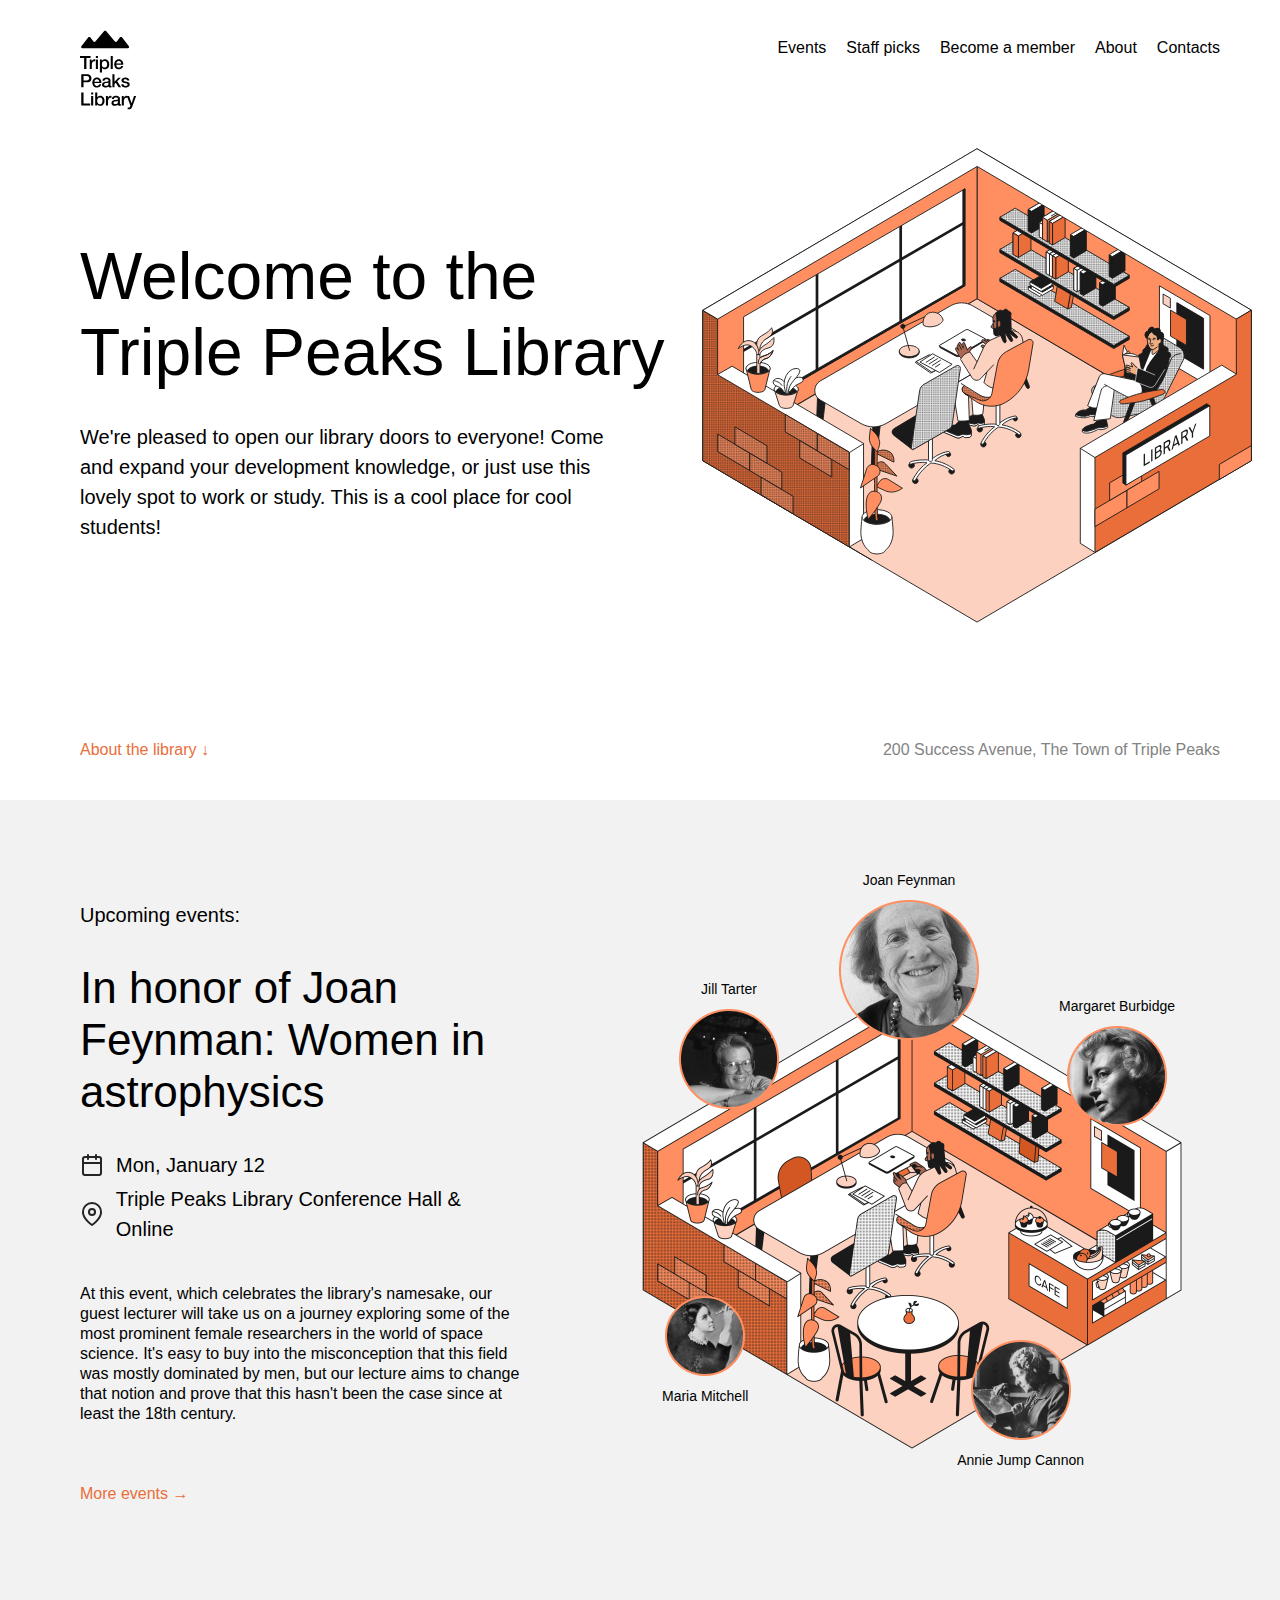
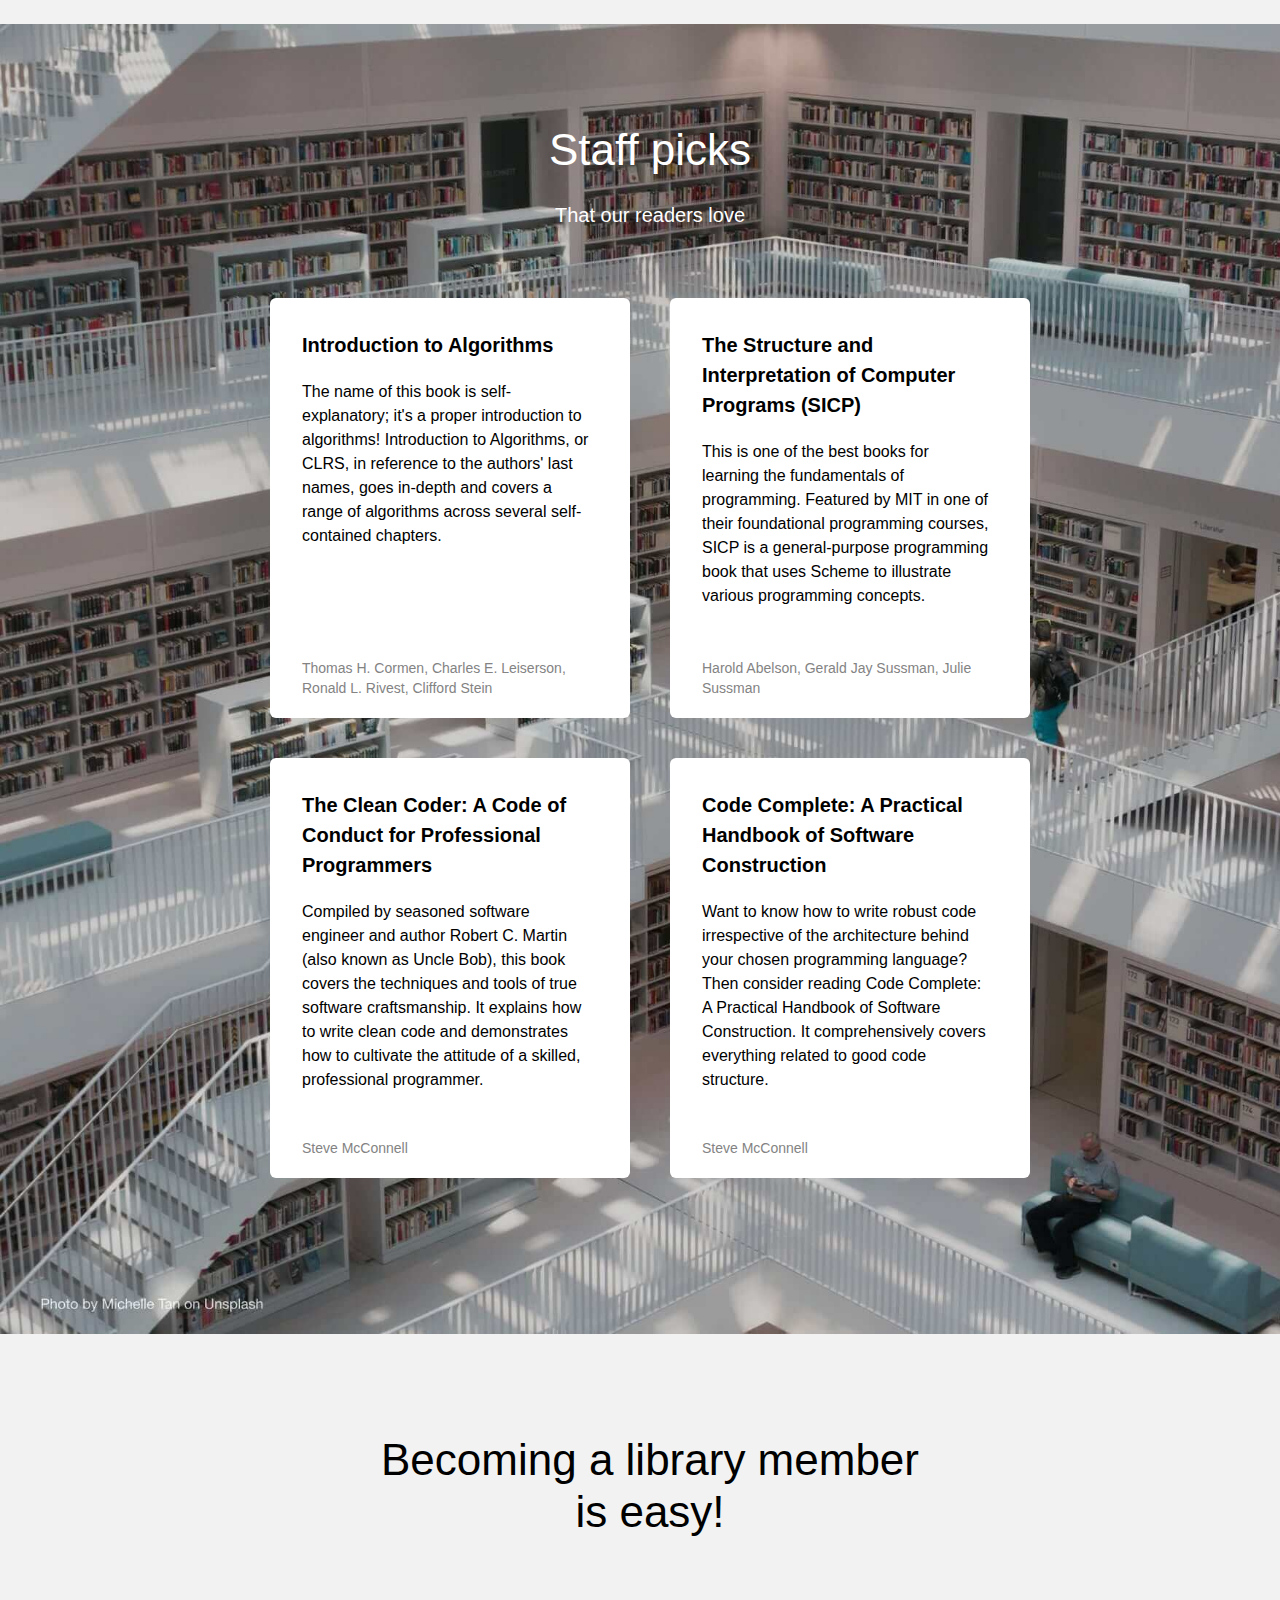
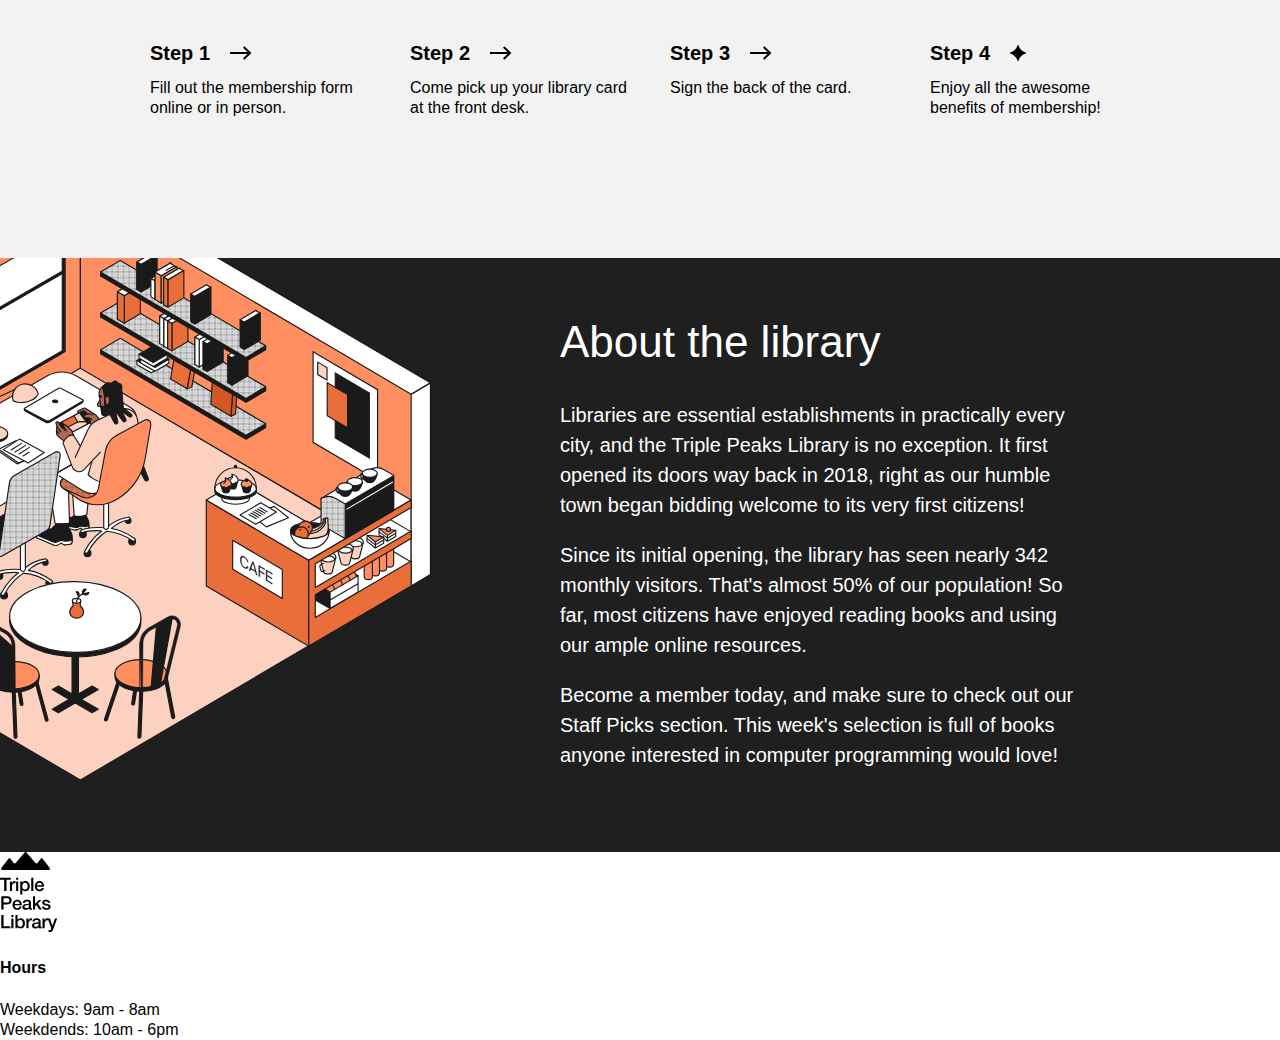
==== sprint1/se_project_library/se_project_library/index.html @ 568e9679 "column two done" ====
<!DOCTYPE html>
<html lang="en">
  <head>
    <meta charset="UTF-8" />
    <meta name="viewport" content="width=device-width, initial-scale=1.0" />
    <title>Triple Peaks Library</title>
    <link rel="shortcut icon" href="favicon.ico" />
    <link rel="stylesheet" href="./vendor/normalize.css" />
    <link rel="stylesheet" href="./styles/style.css" />
    <link
      href="https://fonts.cdnfonts.com/css/helvetica-neue-5"
      rel="stylesheet"
    />
  </head>

  <body>
    <!-- Wrap the entire page content in a new div with the page class. Remember to add the closing tag -->
    <div class="page">
      <header class="header">
        <nav class="nav">
          <img
            src="./images/logo.svg"
            alt="Triple Peaks Library Logo"
            class="nav__logo"
          />
          <!-- Putting navigation links in a list is supposed to be the best practice of writing the semantic code since it allows screen readers to pause between each link instead of reading all the links as a sentence. -->
          <ul class="nav__links">
            <li>
              <a class="nav__link">Events</a>
            </li>
            <li>
              <a class="nav__link">Staff picks</a>
            </li>
            <li>
              <a class="nav__link">Become a member</a>
            </li>
            <li>
              <a class="nav__link">About</a>
            </li>
            <li>
              <a class="nav__link">Contacts</a>
            </li>
          </ul>
        </nav>
        <h1 class="header__title">Welcome to the Triple Peaks Library</h1>
        <p class="header__description">
          We're pleased to open our library doors to everyone! Come and expand
          your development knowledge, or just use this lovely spot to work or
          study. This is a cool place for cool students!
        </p>
        <!-- ----------------------------------------------------------------- -->
        <!--               Don't uncomment until project stage 2               -->
        <!-- ----------------------------------------------------------------- -->
        <img
          src="./images/inside_the_library.svg"
          alt="Illustration 'Inside the library'"
          class="header__image"
        />
        <div class="header__footer">
          <a class="header__link">About the library &darr;</a>
          <p class="header__address">
            200 Success Avenue, The Town of Triple Peaks
          </p>
        </div>
      </header>
      <main class="content">
        <section class="events">
          <!-- --------------------------------------------------------------- -->
          <!--              Don't uncomment until project stage 2              -->
          <!-- --------------------------------------------------------------- -->
          <div class="events__content">
            <h2 class="events__heading">Upcoming events:</h2>
            <h3 class="events__title">
              In honor of Joan Feynman: Women in astrophysics
            </h3>
            <div class="event-info events__info-section">
              <div class="event-info__item">
                <div
                  class="event-info__icon event-info__icon_type_calendar"
                ></div>
                <p class="event-info__text">Mon, January 12</p>
              </div>
              <div class="event-info__item">
                <div class="event-info__icon event-info__icon_type_pin"></div>
                <p class="event-info__text">
                  Triple Peaks Library Conference Hall & Online
                </p>
              </div>
            </div>
            <p class="events__description">
              At this event, which celebrates the library's namesake, our guest
              lecturer will take us on a journey exploring some of the most
              prominent female researchers in the world of space science. It's
              easy to buy into the misconception that this field was mostly
              dominated by men, but our lecture aims to change that notion and
              prove that this hasn't been the case since at least the 18th
              century.
            </p>
            <a href="#" class="events__more">More events &rarr;</a>
          </div>
          <!-- Start creating the composition here -->
          <div class="events__cover">
            <img src="./images/cafe-events.svg" alt="events" />
            <div class="person person_name_feynman">
              <p class="person__caption">Joan Feynman</p>
              <img
                src="./images/person_feynman.png"
                alt="Feynman"
                class="person__image person__image_size_l"
              />
            </div>
            <div class="person person_name_burbidge">
              <p class="person__caption">Margaret Burbidge</p>
              <img
                src="./images/person_burbidge.png"
                alt="Burbidge"
                class="person__image person__image_size_m"
              />
            </div>
            <div class="person person_name_cannon">
              <img
                src="./images/person_cannon.png"
                alt="Cannon"
                class="person__image person__image_size_m"
              />
              <p class="person__caption">Annie Jump Cannon</p>
            </div>
            <div class="person person_name_mitchell">
              <img
                src="./images/person_mitchell.png"
                alt="Mitchell"
                class="person__image person__image_size_s"
              />
              <p class="person__caption">Maria Mitchell</p>
            </div>
            <div class="person person_name_tarter">
              <p class="person__caption">Jill Tarter</p>
              <img
                src="./images/person_tarter.png"
                alt="Tarter"
                class="person__image person__image_size_m"
              />
            </div>
          </div>
        </section>

        <section class="staff">
          <!-- --------------------------------------------------------------- -->
          <!--        Don't uncomment until the final project stage            -->
          <!-- --------------------------------------------------------------- -->
          <h2 class="staff__title">Staff picks</h2>
          <p class="staff__subtitle">That our readers love</p>
          <ul class="staff__cards">
            <li class="card">
              <div class="card__content">
                <h3 class="card__title">Introduction to Algorithms</h3>
                <p class="card__text">
                  The name of this book is self-explanatory; it's a proper
                  introduction to algorithms! Introduction to Algorithms, or
                  CLRS, in reference to the authors' last names, goes in-depth
                  and covers a range of algorithms across several self-contained
                  chapters.
                </p>
                <p class="card__footer">
                  Thomas H. Cormen, Charles E. Leiserson, Ronald L. Rivest,
                  Clifford Stein
                </p>
              </div>
            </li>

            <li class="card">
              <div class="card__content">
                <h3 class="card__title">
                  The Structure and Interpretation of Computer Programs (SICP)
                </h3>
                <p class="card__text">
                  This is one of the best books for learning the fundamentals of
                  programming. Featured by MIT in one of their foundational
                  programming courses, SICP is a general-purpose programming
                  book that uses Scheme to illustrate various programming
                  concepts.
                </p>
                <p class="card__footer">
                  Harold Abelson, Gerald Jay Sussman, Julie Sussman
                </p>
              </div>
            </li>

            <li class="card">
              <div class="card__content">
                <h3 class="card__title">
                  The Clean Coder: A Code of Conduct for Professional
                  Programmers
                </h3>
                <p class="card__text">
                  Compiled by seasoned software engineer and author Robert C.
                  Martin (also known as Uncle Bob), this book covers the
                  techniques and tools of true software craftsmanship. It
                  explains how to write clean code and demonstrates how to
                  cultivate the attitude of a skilled, professional programmer.
                </p>
                <p class="card__footer">Steve McConnell</p>
              </div>
            </li>

            <li class="card">
              <div class="card__content">
                <h3 class="card__title">
                  Code Complete: A Practical Handbook of Software Construction
                </h3>
                <p class="card__text">
                  Want to know how to write robust code irrespective of the
                  architecture behind your chosen programming language? Then
                  consider reading Code Complete: A Practical Handbook of
                  Software Construction. It comprehensively covers everything
                  related to good code structure.
                </p>
                <p class="card__footer">Steve McConnell</p>
              </div>
            </li>
          </ul>
        </section>

        <section class="membership">
          <!-- --------------------------------------------------------------- -->
          <!--         Don't uncomment until the final project stage           -->
          <!-- --------------------------------------------------------------- -->
          <h2 class="membership__title">Becoming a library member is easy!</h2>
          <ul class="membership__steps">
            <li class="step">
              <h3 class="step__title">
                Step 1
                <img
                  src="./images/icon_step_forward.svg"
                  alt="icon forward"
                  class="step__icon"
                />
              </h3>
              <p class="step__description">
                Fill out the membership form online or in person.
              </p>
            </li>
            <li class="step">
              <h3 class="step__title">
                Step 2
                <img
                  src="./images/icon_step_forward.svg"
                  alt="icon forward"
                  class="step__icon"
                />
              </h3>
              <p class="step__description">
                Come pick up your library card at the front desk.
              </p>
            </li>
            <li class="step">
              <h3 class="step__title">
                Step 3
                <img
                  src="./images/icon_step_forward.svg"
                  alt="icon forward"
                  class="step__icon"
                />
              </h3>
              <p class="step__description">Sign the back of the card.</p>
            </li>
            <li class="step">
              <h3 class="step__title">
                Step 4
                <img
                  src="./images/icon_step_finish.svg"
                  alt="icon finish"
                  class="step__icon"
                />
              </h3>
              <p class="step__description">
                Enjoy all the awesome benefits of membership!
              </p>
            </li>
          </ul>
        </section>

        <section class="about">
          <!-- --------------------------------------------------------------- -->
          <!--          Don't uncomment until the final project stage          -->
          <!-- --------------------------------------------------------------- -->
          <img
          class="about__image"
          src="./images/cafe-about.svg"
          alt="Illustration 'Cafe'"
        />
        <div class="about__content">
          <h2 class="about__title">About the library</h2>
          <p class="about__paragraph">
            Libraries are essential establishments in practically every city,
            and the Triple Peaks Library is no exception. It first opened its
            doors way back in 2018, right as our humble town began bidding
            welcome to its very first citizens!
          </p>
          <p class="about__paragraph">
            Since its initial opening, the library has seen nearly 342 monthly
            visitors. That's almost 50% of our population! So far, most citizens
            have enjoyed reading books and using our ample online resources.
          </p>
          <p class="about__paragraph">
            Become a member today, and make sure to check out our Staff Picks
            section. This week's selection is full of books anyone interested in
            computer programming would love!
          </p>
        </div>
        </section>
      </main>
      <footer class="footer">
        <!-- ----------------------------------------------------------------- -->
        <!--          Don't uncomment until the final project stage            -->
        <!-- ----------------------------------------------------------------- -->
         <div class="footer_columns">
          <div class="footer_column">
            <img src="./images/logo.svg" class="footer_logo">
          </div>
          <div class="footer_column footer__column_content_hours">
            <h4 class="footer__column-heading">Hours</h4>
            <ul class="footer__list">
              <li class="footer__list-item">Weekdays: 9am - 8am</li>
              <li class="footer__list-item">Weekdends: 10am - 6pm</li>
            </ul>
          </div>
          <div class="footer_column"></div>
         </div>
      </footer>
    </div>
  </body>
</html>
---- sprint1/se_project_library/se_project_library/styles/style.css ----
.page {
  /* Add page class properties here */
  min-width: 1300px;
  max-width: 1600px;
  margin: 0 auto;

  font-family: "Helvetica Neue", Arial, sans-serif;
  font-size: 16px;
  line-height: 20px;
}

.header {
  display: flex;
  flex-direction: column;
  height: 100vh;
  min-height: 720px;
  max-height: 800px;
  padding: 30px 80px 40px;
  position: relative;
  box-sizing: border-box;
}

.header__title {
  max-width: 601px;
  font-size: 66px;
  line-height: 76px;
  font-weight: 500;
  color: #000000;
  margin-top: 128px;
  margin-bottom: 32px;
}

.header__description {
  max-width: 532px;
  font-size: 20px;
  line-height: 30px;
  color: #000000;
  margin: 0;
}

.header__image {
  z-index: 1;
  max-width: 550px;
  position: absolute;
  top: 148px;
  right: 48px;
}

.header__footer {
  margin-top: auto;
  width: 100%;
  display: flex;
  align-items: center;
  justify-content: space-between;
  box-sizing: border-box;
}

.header__link {
  color: #e96e3a;
  text-decoration: none;
}

.header__address {
  margin: 0;
  color: #838383;
}

.nav {
  /* Add flex properties here */
  display: flex;
  flex-direction: row;
  justify-content: space-between;
  height: 80px;
}

.nav__logo {
  width: 57px;
}

.nav__links {
  /* Reset default list styles here */
  margin: 8px 0 0;
  padding: 0px;
  list-style-type: none;
  display: flex;
  justify-content: space-between;
  column-gap: 20px;
}

.nav__link {
  color: #000000;
  text-decoration: none;
  font-weight: 500;
}

.events {
  padding: 100px 0 120px 80px;
  display: flex;
  align-items: start;
  justify-content: space-between;
  box-sizing: border-box;
  background-color: #f2f2f2;
}

.events__content {
  flex-basis: 580px;
}

.events__heading {
  font-size: 20px;
  font-weight: 500;
  line-height: 30px;
  margin: 0;
}

.events__title {
  font-size: 44px;
  font-weight: 500;
  line-height: 52px;
  margin: 32px 0 0;
}

.events__info-section {
  margin-top: 32px;
}

.event-info__item {
  display: flex;
  align-items: center;
  margin-bottom: 4px;
  font-weight: 500;
}

.event-info__icon {
  background-repeat: no-repeat;
  background-position: center;
  margin-right: 12px;
  width: 24px;
  height: 24px;
}

.event-info__icon_type_calendar {
  background-image: url(../images/icon_calendar.svg);
}

.event-info__icon_type_pin {
  background-image: url(../images/icon_pin.svg);
}

.event-info__text {
  font-size: 20px;
  font-weight: 500;
  line-height: 30px;
  margin: 0;
}

.events__description {
  margin: 40px 0 60px;
}

.events__more {
  color: #e96e3a;
  text-decoration: none;
}

.events__cover {
  flex-grow: 1;
  flex-shrink: 0;
  flex-basis: 780px;
  max-width: 780px;
  position: relative;
}

.events__image {
  max-width: 100%;
}

.person {
  position: absolute;
  display: flex;
  align-items: center;
  flex-direction: column;
  gap: 10px;
}

.person_name_feynman {
  /* Use correct values of top/right/bottom/left properties to position the element */
  left: 319px;
  top: -30px;
}

.person_name_burbidge {
  /* Use correct values of top/right/bottom/left properties to position the element */
  top: 96px;
  right: 125px;
}

.person_name_cannon {
  /* Use correct values of top/right/bottom/left properties to position the element */
  bottom: 18px;
  right: 216px;
}

.person_name_mitchell {
  /* Use correct values of top/right/bottom/left properties to position the element */
  left: 142px;
  bottom: 82px;
}

.person_name_tarter {
  /* Use correct values of top/right/bottom/left properties to position the element */
  left: 159px;
  top: 79px;
}

.person__image {
  max-width: 100%;
}

.person__image_size_l {
  width: 140px;
}

.person__image_size_m {
  width: 100px;
}

.person__image_size_s {
  width: 80px;
}

.person__caption {
  text-align: center;
  font-size: 14px;
  margin: 0;
}

.staff {
  padding: 100px 0 140px;
  background-image: url('../images/staff_picks_background.jpg');
  background-size: cover;
}

.staff__title {
  text-align: center;
  font-size: 44px;
  line-height: 52px;
  margin: 0 0 24px;
  font-weight: 500;
  color: white;
}

.staff__subtitle {
  text-align: center;
  font-size: 20px;
  line-height: 30px;
  font-weight: 400;
  margin: 0;
  color: white;
}

/* Add the CSS rule for your new class here. Make sure to place it before .card: parents should precede their children */
.staff__cards{
  max-width: 760px;
  margin-top: 68px;
  display: flex;
  flex-wrap: wrap;
  gap: 40px;
  padding-left: 0%;
  justify-content: center;
  margin-left: auto;
  margin-right: auto;
}

.card {
  background-color: #fff;
  border-radius: 6px;
  padding: 32px 40px 20px 32px;
  box-sizing: border-box;
  height: 420px;
  width: 360px;
  list-style-type: none;
  
}

.card__content {
  width: 100%;
  height: 100%;
  display: flex;
  flex-direction: column;
}

.card__title {
  font-size: 20px;
  line-height: 30px;
  font-weight: 700;
  margin: 0;
}

.card__text {
  margin: 20px 0 0;
  font-size: 16px;
  line-height: 24px;
}

.card__footer {
  margin: 0;
  font-size: 14px;
  line-height: 20px;
  color: #838383;
  margin-top: auto;
}

.membership {
  padding: 100px 0 140px;
  background-color: #f2f2f2;
}

.membership__title {
  max-width: 574px;
  margin: 0 auto;
  text-align: center;
  font-size: 44px;
  font-weight: 500;
  line-height: 52px;
}

.membership__steps {
  list-style-type: none;
  padding: 0;
  margin: 100px 0 0;
  /* Add styles */
  display: flex;
  justify-content: center;
  gap:40px;  
}

.step {
  /* Add styles */
  flex-basis: 220px;
}

.step__title {
  margin: 0;
  font-size: 20px;
  line-height: 30px;
  font-weight: 700;
  display: flex;
  align-items: center;
}

.step__icon {
  margin-left: 20px;
}

.step__description {
  margin: 10px 0 0;
}

.about {
  padding: 58px 220px 82px 560px;
  background-color: #1f1f1f;
  color: #fff;
  overflow: hidden;
  position: relative;
  box-sizing: border-box;
  display: flex;
}

.about__title {
  margin: 0 0 32px;
  font-size: 44px;
  line-height: 52px;
  font-weight: 500;
  margin-bottom: 32px;
}

.about__content {
  font-size: 20px;
  line-height: 30px;
  font-weight: 400;
  max-width: 660px;
  margin-left: auto;
}

.about__paragraph:last-of-type {
  margin-bottom: 0;
}

.about__image {
  width: 703px;
  /* add styles */
  position: absolute;
  left: -271px;
  top: -82.5px;
}

.footer {
  box-sizing: border-box;
}

.footer__columns {
}

.footer__column_content_hours {
}

.footer__column_content_social {
}

.footer__logo {
}

.footer__list {
  /* The code below removes the default browser styles for lists */
  list-style-type: none;
  padding: 0;
  margin: 0;
}

.footer__list-item {
}

.footer__column-heading {
}

.footer__column-link {
  color: white;
  font-size: 16px;
  line-height: 20px;
  text-decoration: none;
}

.footer__social-icon {
}

.footer__copyright {
}
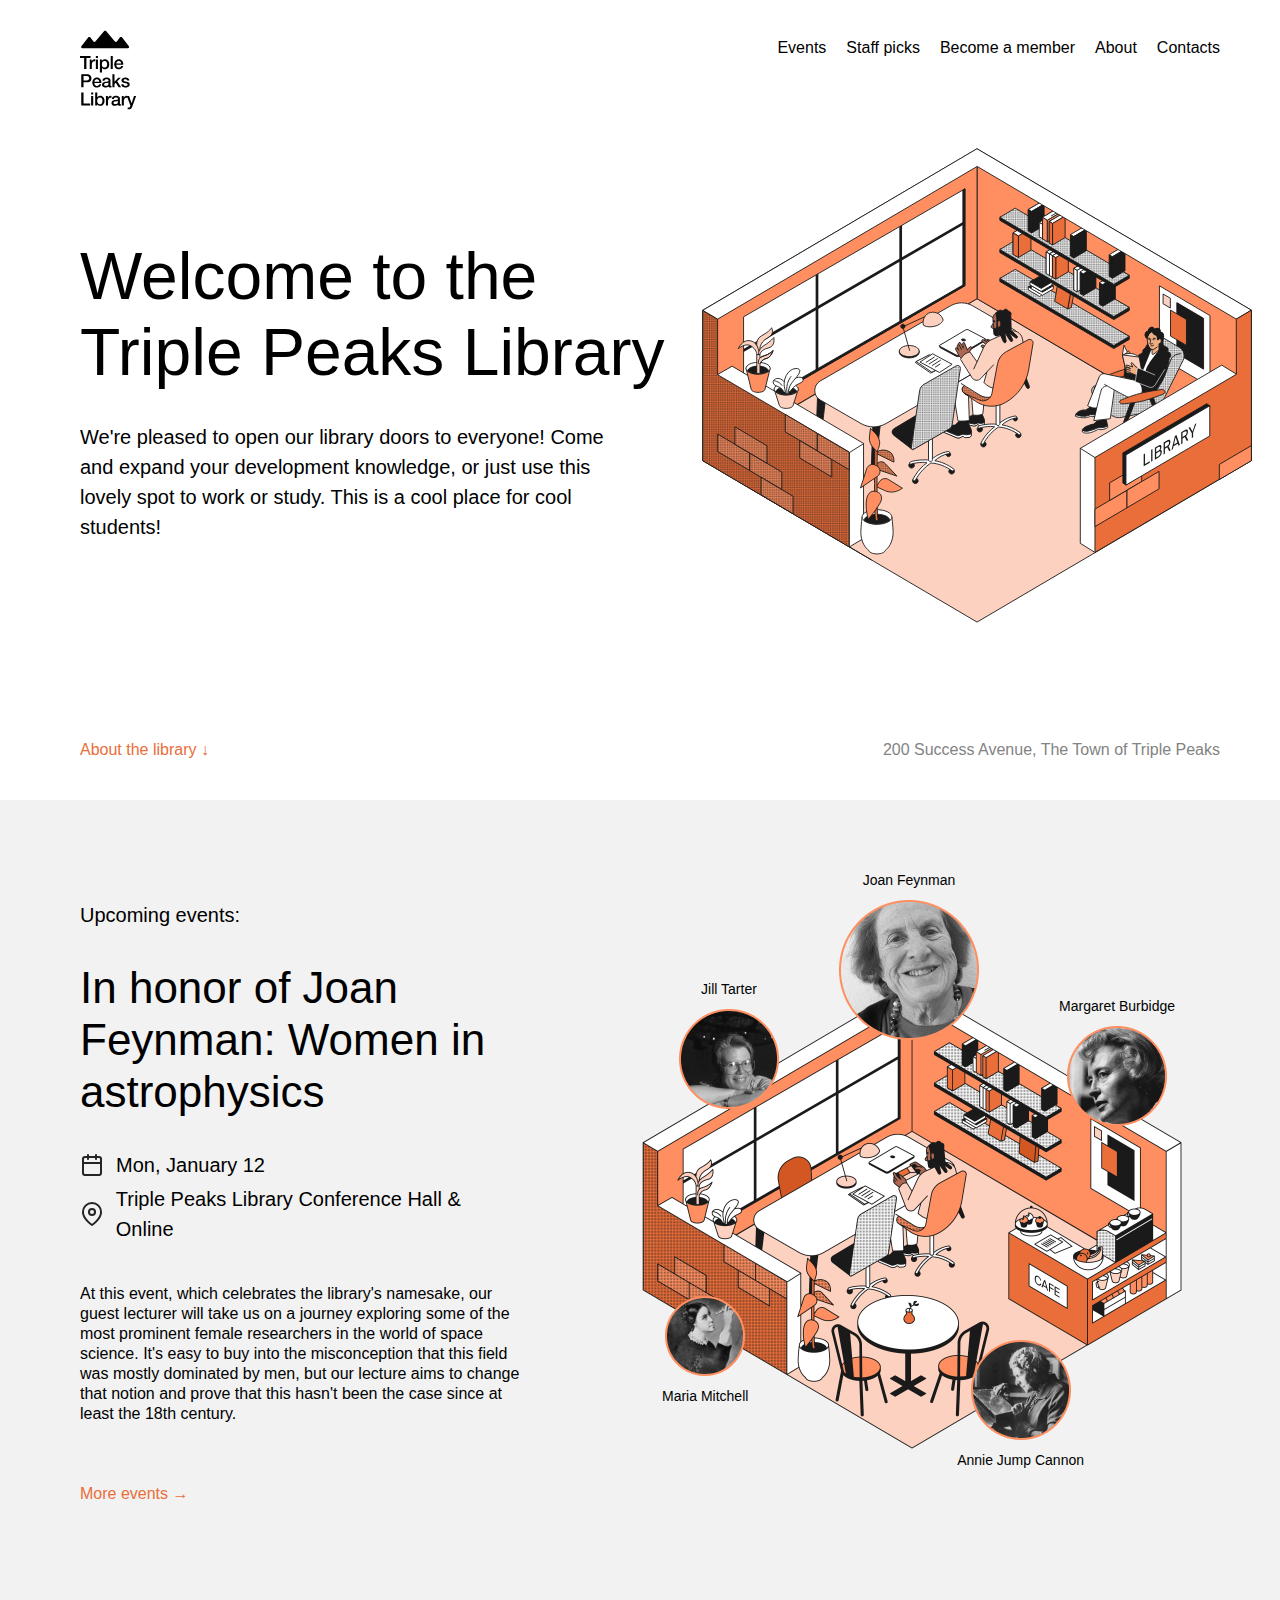
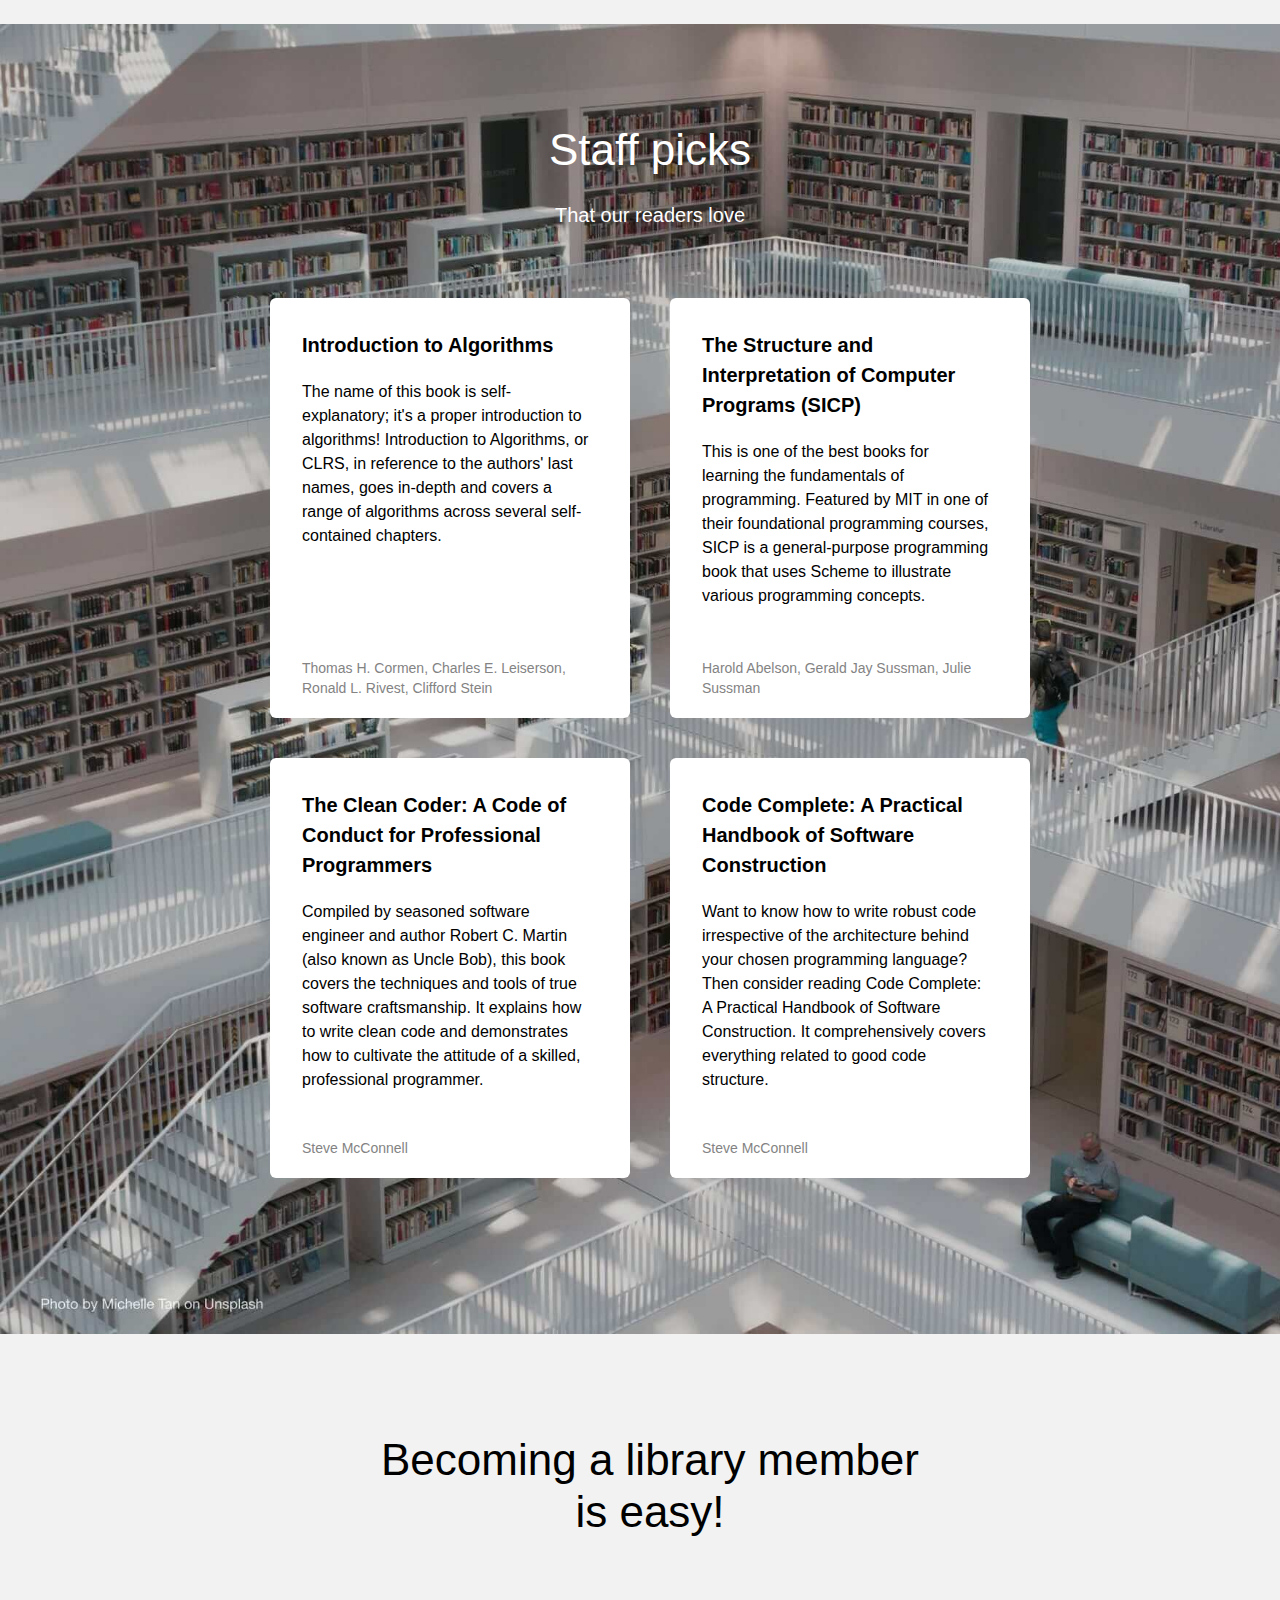
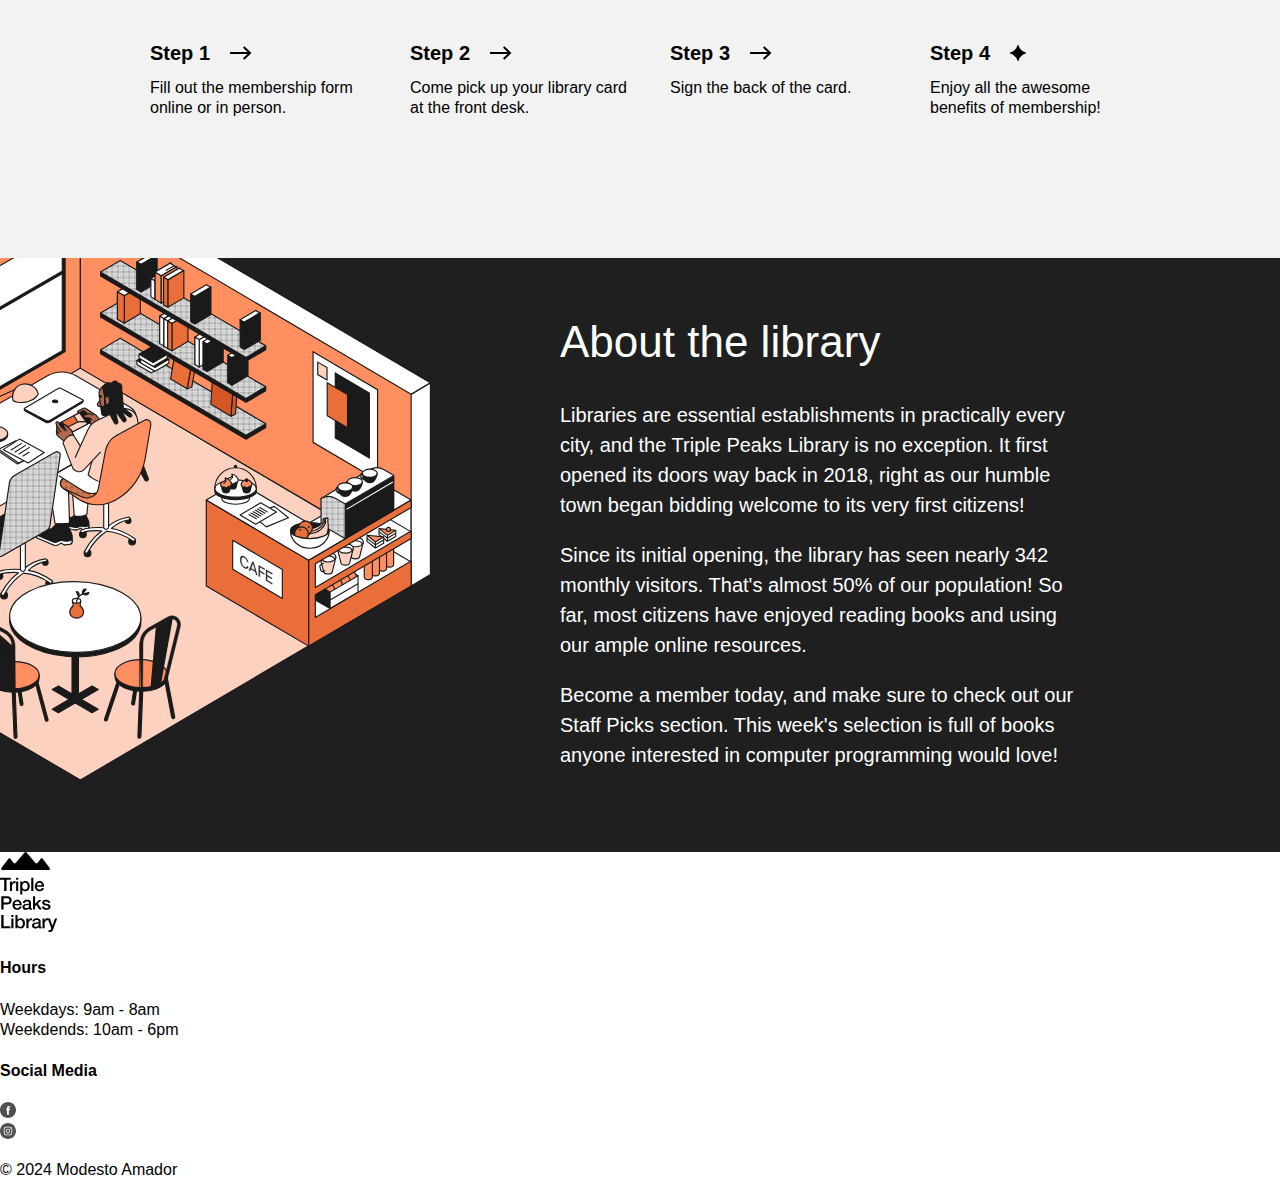
==== commit 30bdee6d: "footer html done" ====
--- a/sprint1/se_project_library/se_project_library/index.html
+++ b/sprint1/se_project_library/se_project_library/index.html
@@ -325,8 +325,13 @@
               <li class="footer__list-item">Weekdends: 10am - 6pm</li>
             </ul>
           </div>
-          <div class="footer_column"></div>
+          <div class="footer_column footer__column_content_socials">
+            <h4 class="footer__column-heading">Social Media</h4>
+            <li class="footer__list-item"><a class="footer__column-link" href="#"><img src="./images/facebook_white.svg" class="footer__social-icon">Facebook</a></li>
+            <li class="footer__list-item"><a class="footer__column-link" href="#"><img src="./images/instagram_white.svg" class="footer__social-icon">Instagram</a></li>
+          </div>
          </div>
+         <p class="footer__copyright">© 2024 Modesto Amador</p>
       </footer>
     </div>
   </body>
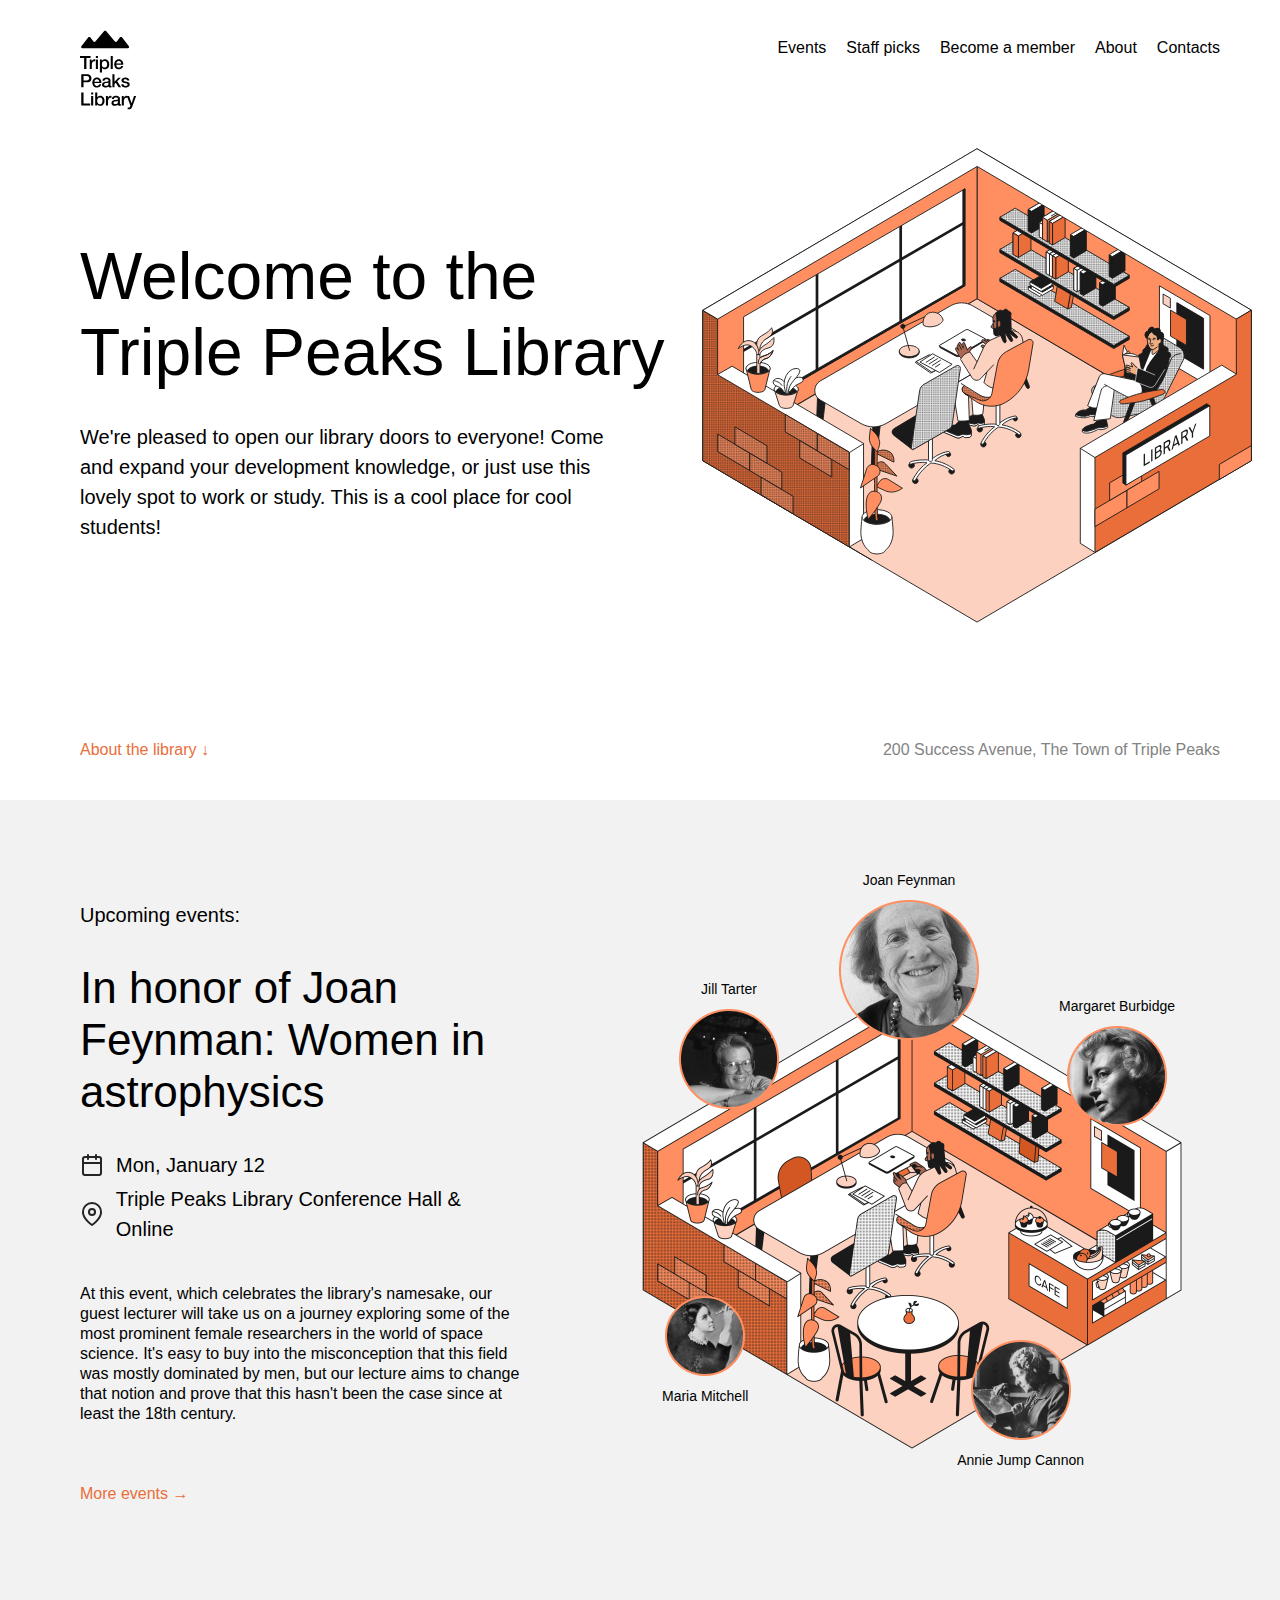
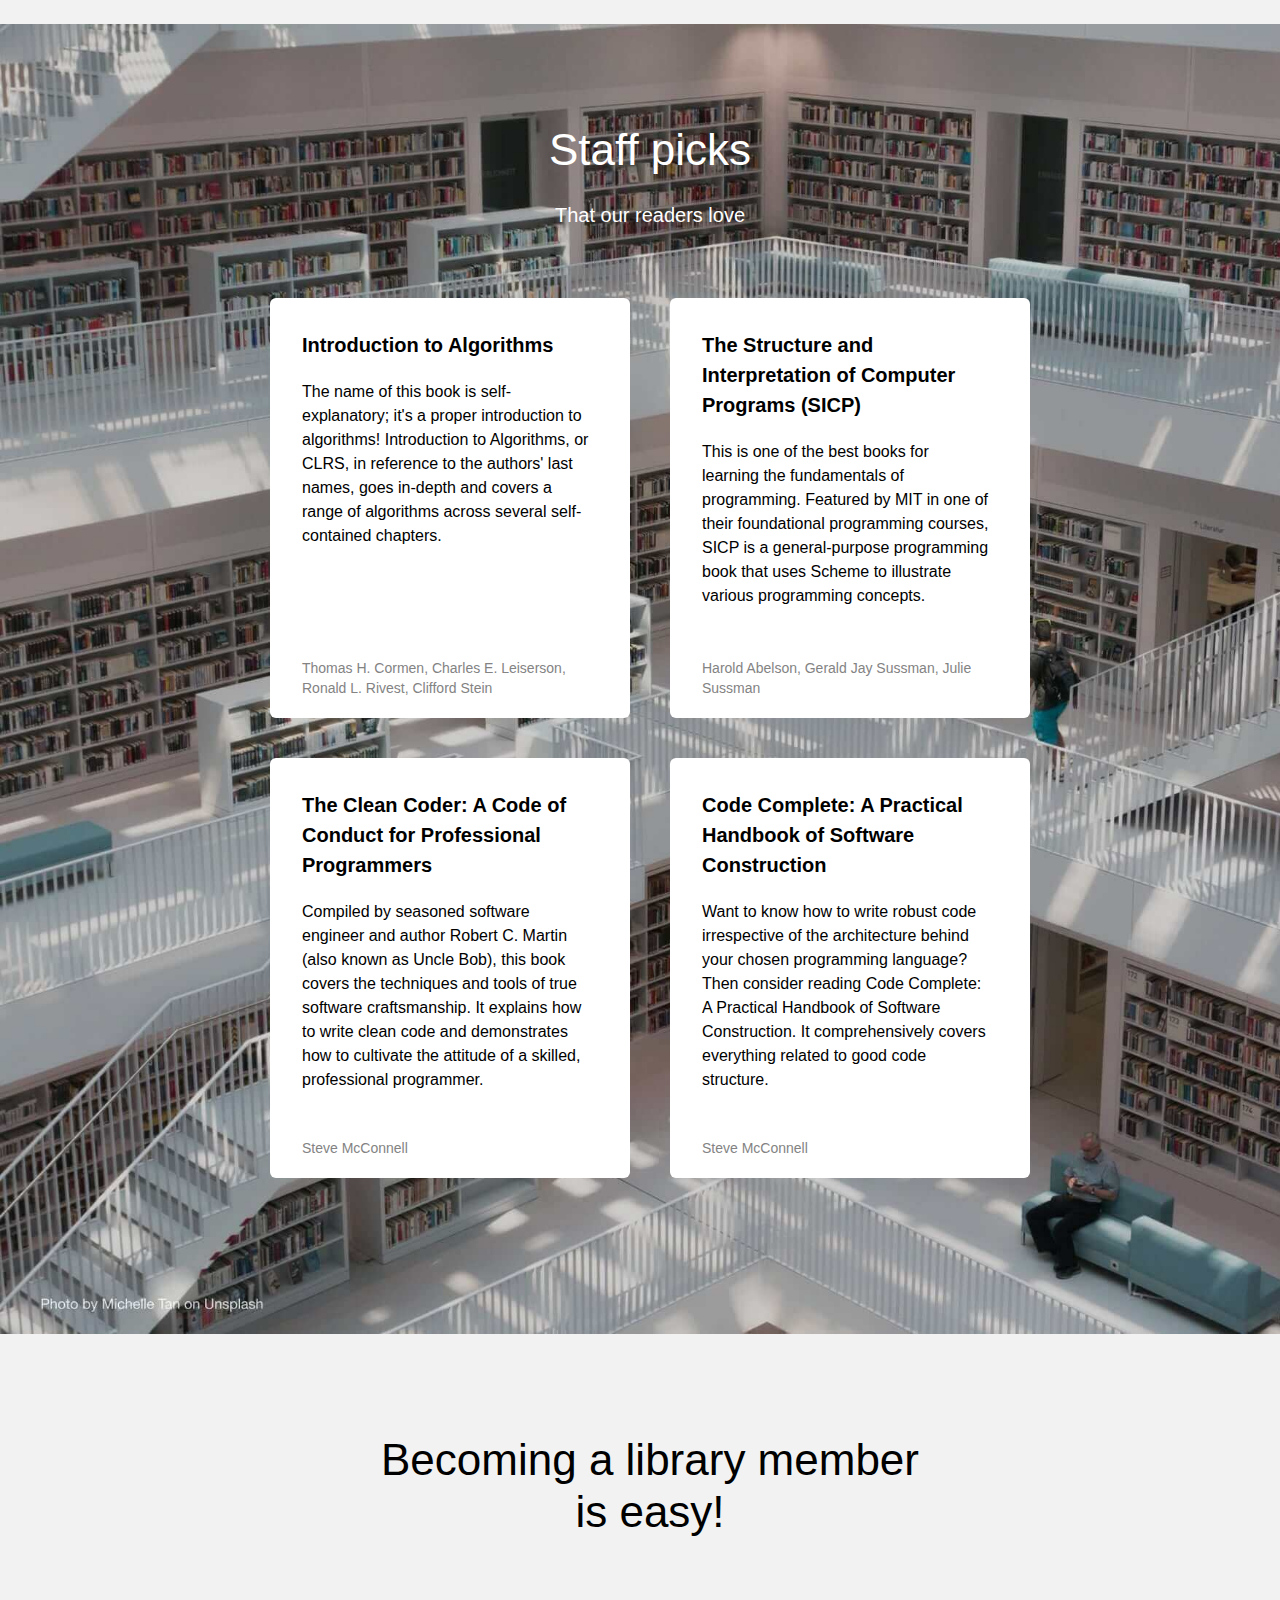
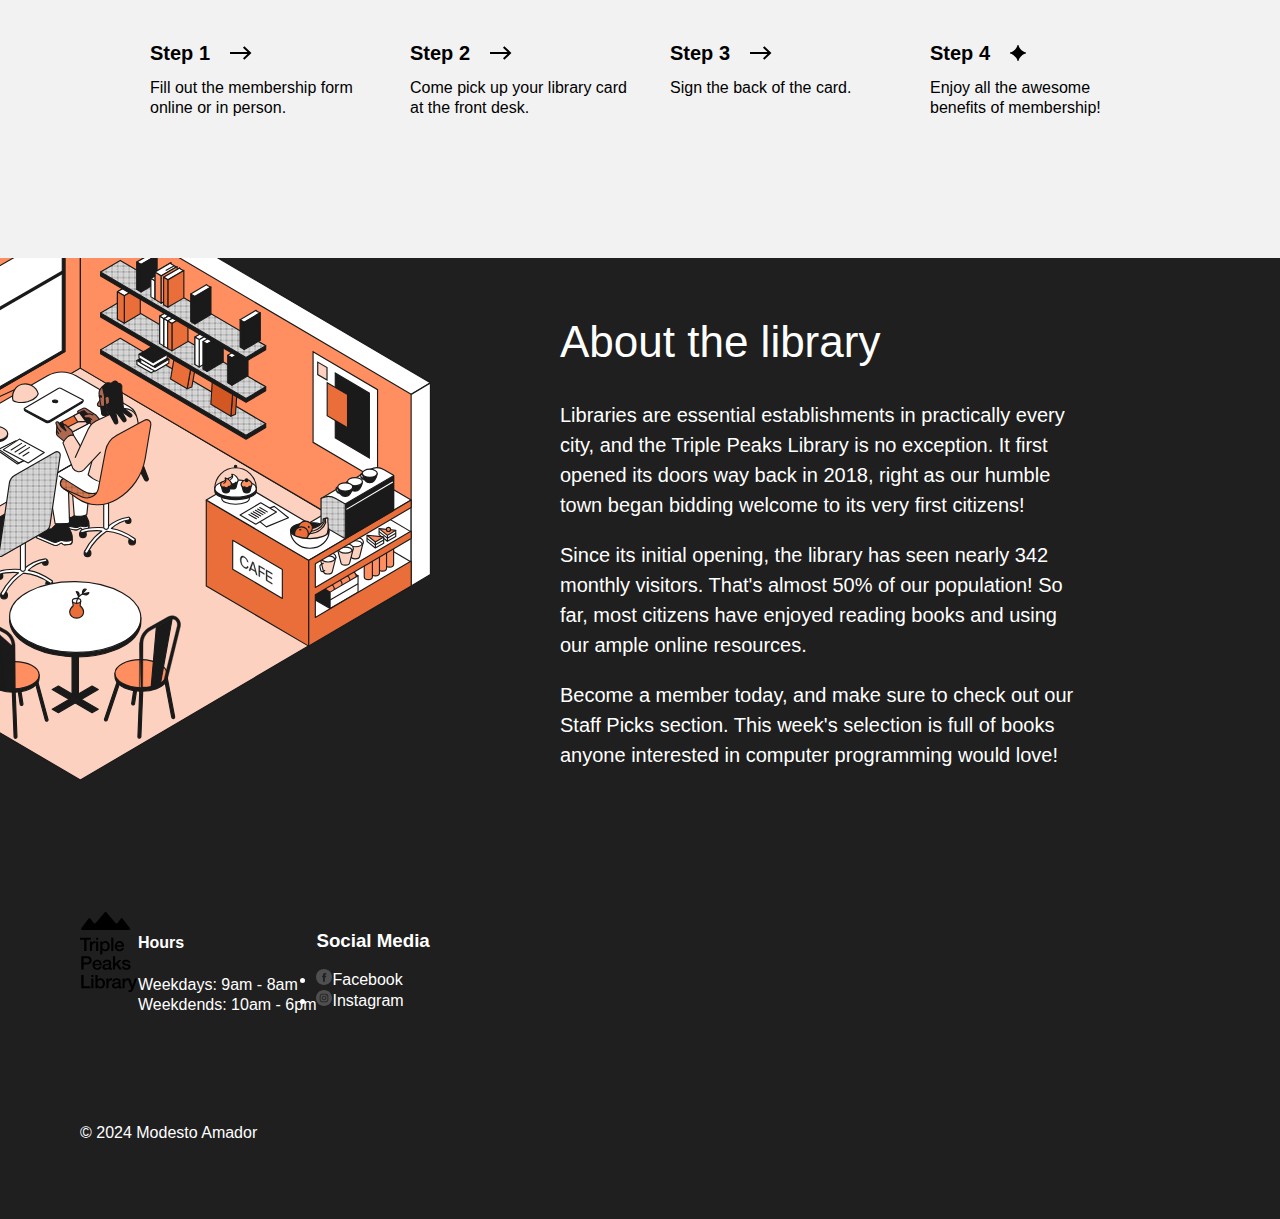
==== commit 25c901d4: "fixed footer html" ====
--- a/sprint1/se_project_library/se_project_library/index.html
+++ b/sprint1/se_project_library/se_project_library/index.html
@@ -314,8 +314,8 @@
         <!-- ----------------------------------------------------------------- -->
         <!--          Don't uncomment until the final project stage            -->
         <!-- ----------------------------------------------------------------- -->
-         <div class="footer_columns">
-          <div class="footer_column">
+         <div class="footer__columns">
+          <div class="footer__column">
             <img src="./images/logo.svg" class="footer_logo">
           </div>
           <div class="footer_column footer__column_content_hours">
@@ -326,7 +326,7 @@
             </ul>
           </div>
           <div class="footer_column footer__column_content_socials">
-            <h4 class="footer__column-heading">Social Media</h4>
+            <h3 class="footer__column-heading">Social Media</h3>
             <li class="footer__list-item"><a class="footer__column-link" href="#"><img src="./images/facebook_white.svg" class="footer__social-icon">Facebook</a></li>
             <li class="footer__list-item"><a class="footer__column-link" href="#"><img src="./images/instagram_white.svg" class="footer__social-icon">Instagram</a></li>
           </div>
--- a/sprint1/se_project_library/se_project_library/styles/style.css
+++ b/sprint1/se_project_library/se_project_library/styles/style.css
@@ -397,9 +397,16 @@
 
 .footer {
   box-sizing: border-box;
+  background-color: #1f1f1f;
+  color:white;
+  padding: 60px 80px;
+  font-size: 16px;
+  line-height: 20px;
 }
 
 .footer__columns {
+  display: flex;
+
 }
 
 .footer__column_content_hours {
@@ -435,4 +442,8 @@
 }
 
 .footer__copyright {
+  position: relative;
+  bottom: 0px;
+  left:0px;
+  margin-top: 108px;
 }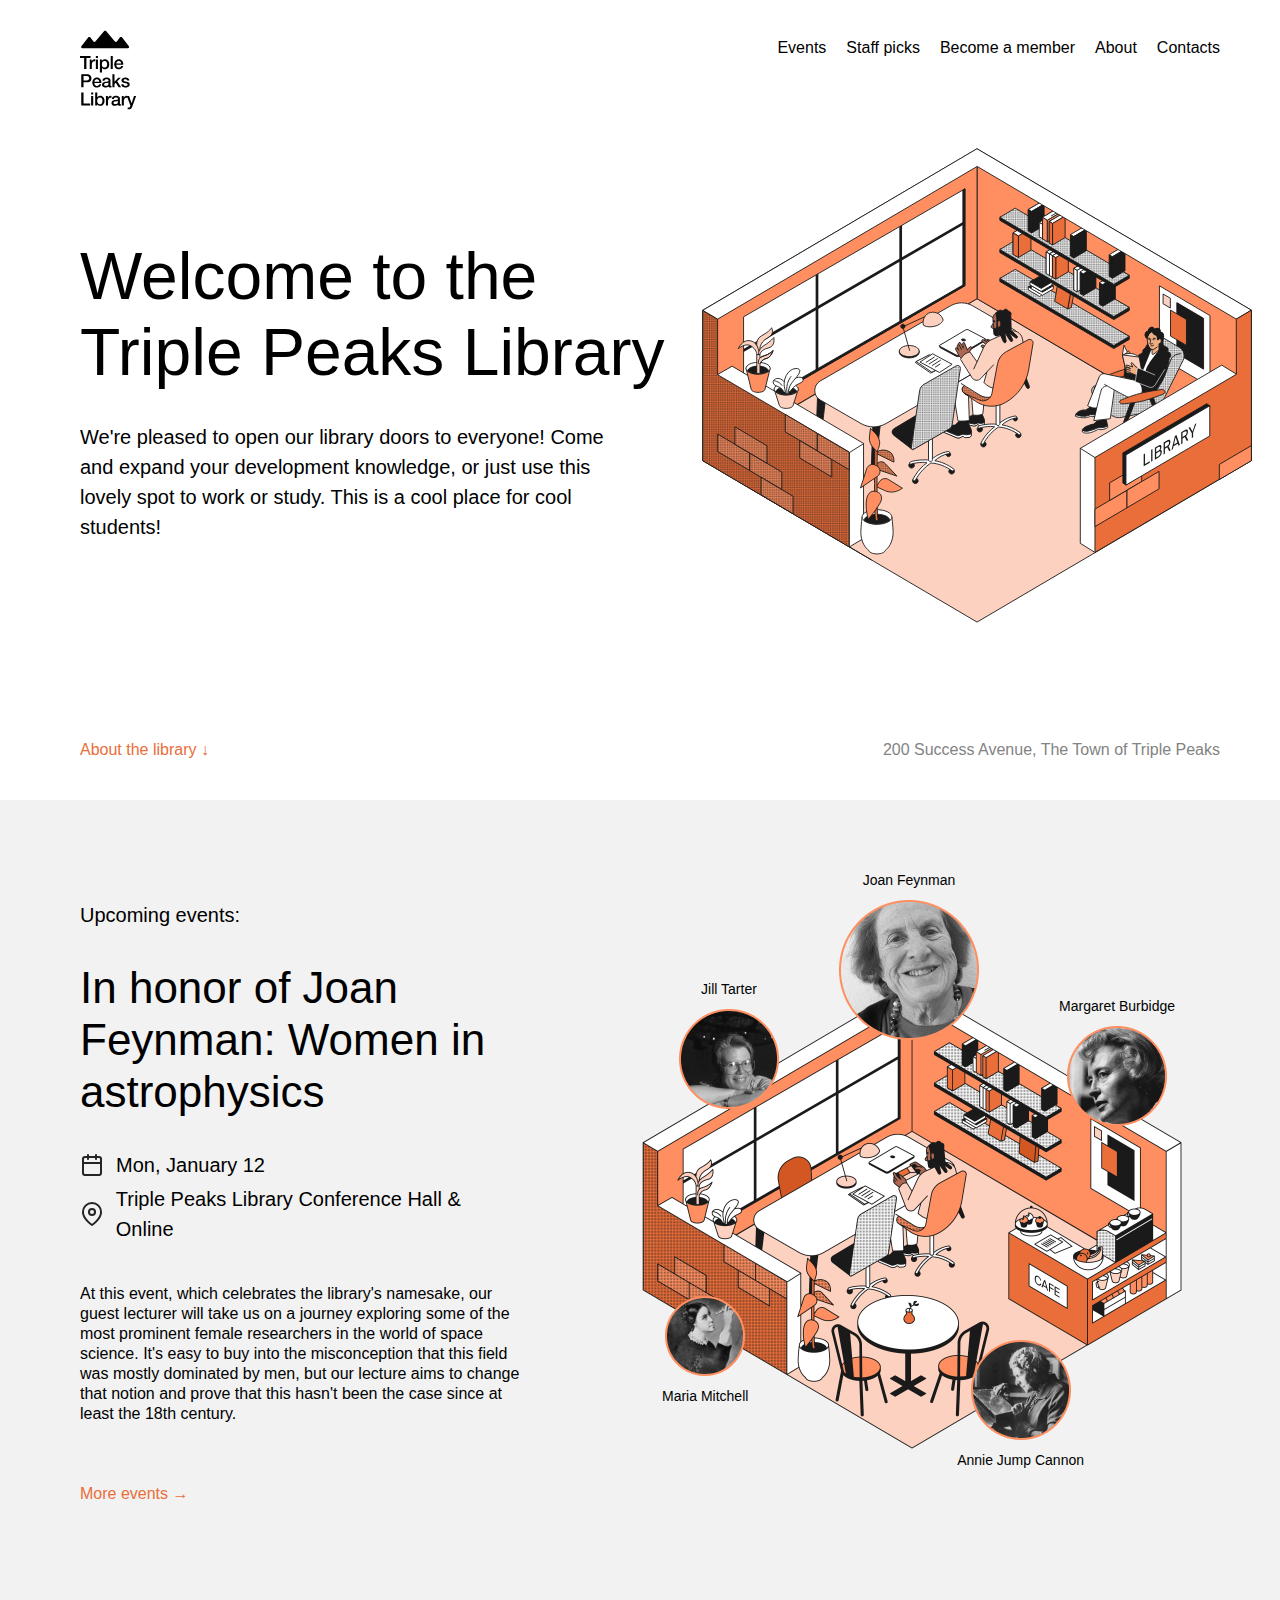
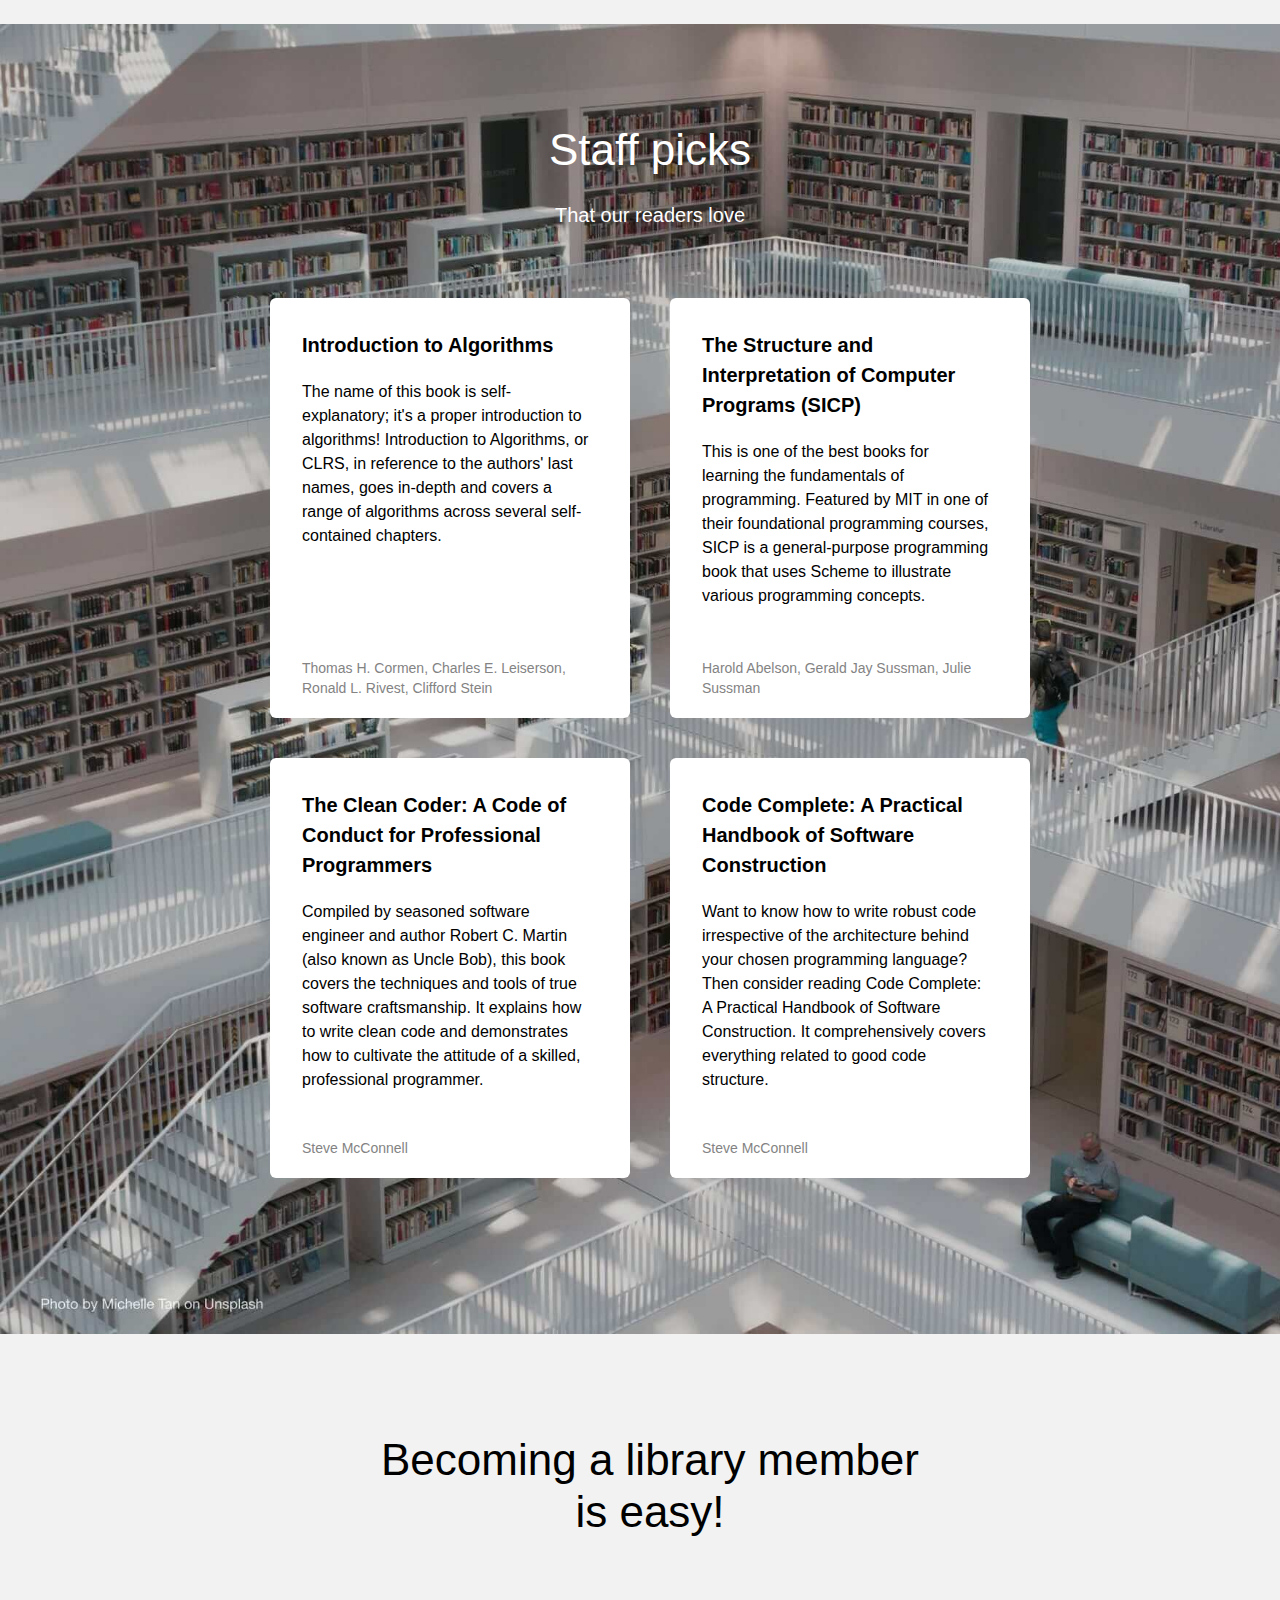
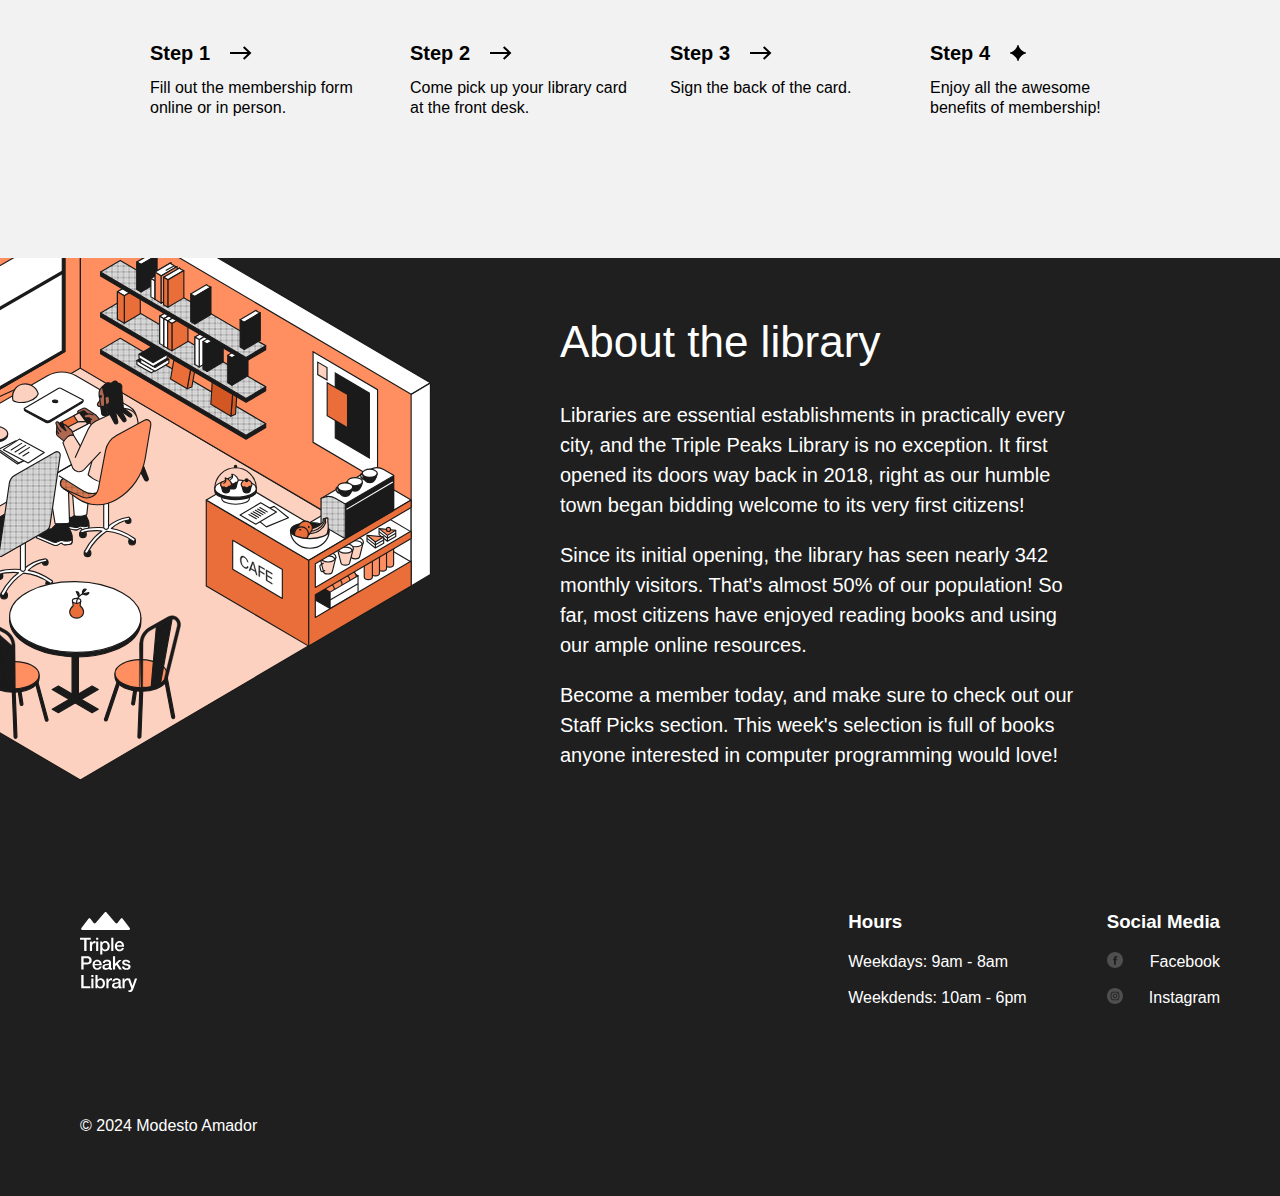
==== commit 50006171: "4.2 css styles done" ====
--- a/sprint1/se_project_library/se_project_library/index.html
+++ b/sprint1/se_project_library/se_project_library/index.html
@@ -316,10 +316,10 @@
         <!-- ----------------------------------------------------------------- -->
          <div class="footer__columns">
           <div class="footer__column">
-            <img src="./images/logo.svg" class="footer_logo">
+            <img src="./images/logo_white.svg" class="footer_logo">
           </div>
           <div class="footer_column footer__column_content_hours">
-            <h4 class="footer__column-heading">Hours</h4>
+            <h3 class="footer__column-heading">Hours</h3>
             <ul class="footer__list">
               <li class="footer__list-item">Weekdays: 9am - 8am</li>
               <li class="footer__list-item">Weekdends: 10am - 6pm</li>
--- a/sprint1/se_project_library/se_project_library/styles/style.css
+++ b/sprint1/se_project_library/se_project_library/styles/style.css
@@ -410,12 +410,17 @@
 }
 
 .footer__column_content_hours {
+  margin-left: auto;
+  margin-right: 80px;
 }
 
 .footer__column_content_social {
+  right: 0px;
 }
 
 .footer__logo {
+  width: 57px;
+  height: 80px;
 }
 
 .footer__list {
@@ -426,9 +431,14 @@
 }
 
 .footer__list-item {
+  margin-top: 16px;
+  list-style-type: none;
+
 }
 
 .footer__column-heading {
+  margin-top: 0px;
+  margin-bottom: 20px;
 }
 
 .footer__column-link {
@@ -436,9 +446,18 @@
   font-size: 16px;
   line-height: 20px;
   text-decoration: none;
+  display: flex;
+  justify-content: space-between;
+}
+
+.footer__column-link:hover {
+  color: #c1c1c1;
+
 }
 
 .footer__social-icon {
+  width: 16px;
+  height: 16px;
 }
 
 .footer__copyright {
@@ -446,4 +465,5 @@
   bottom: 0px;
   left:0px;
   margin-top: 108px;
+  margin-bottom: 0px;
 }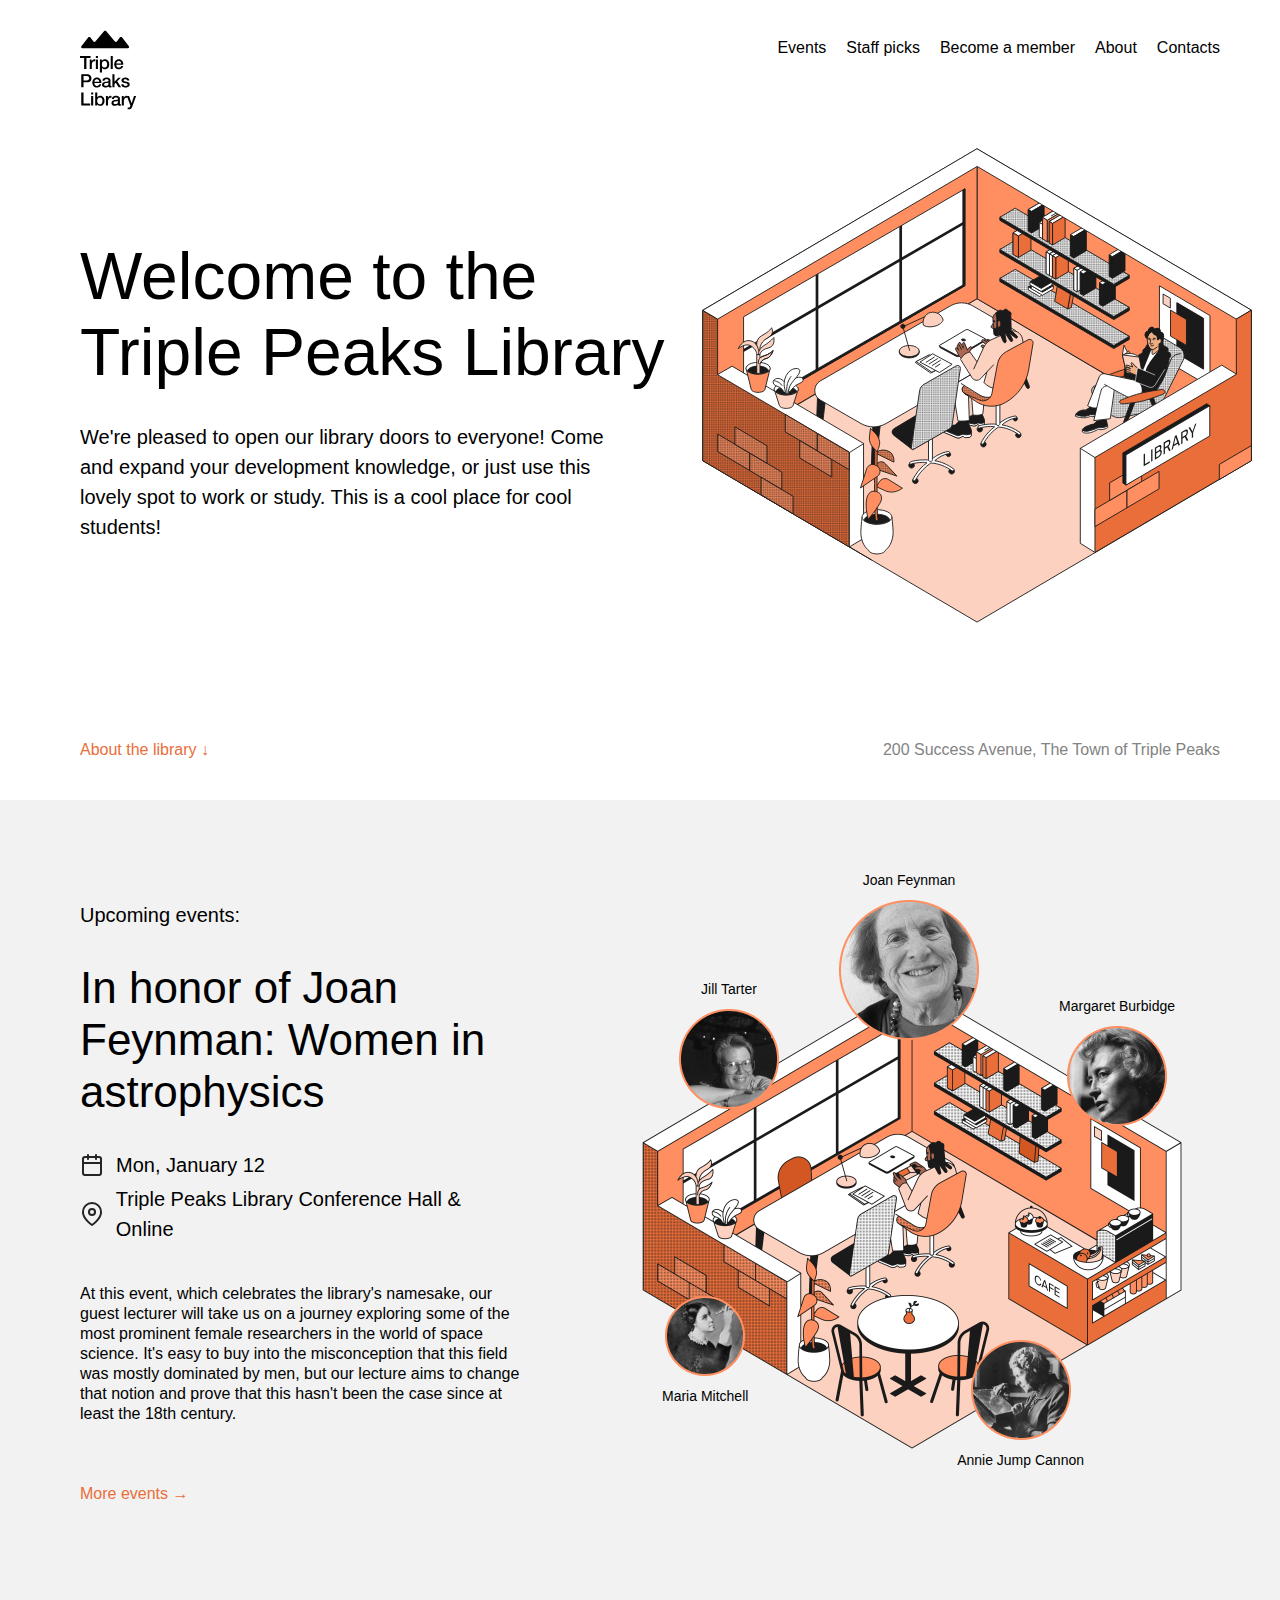
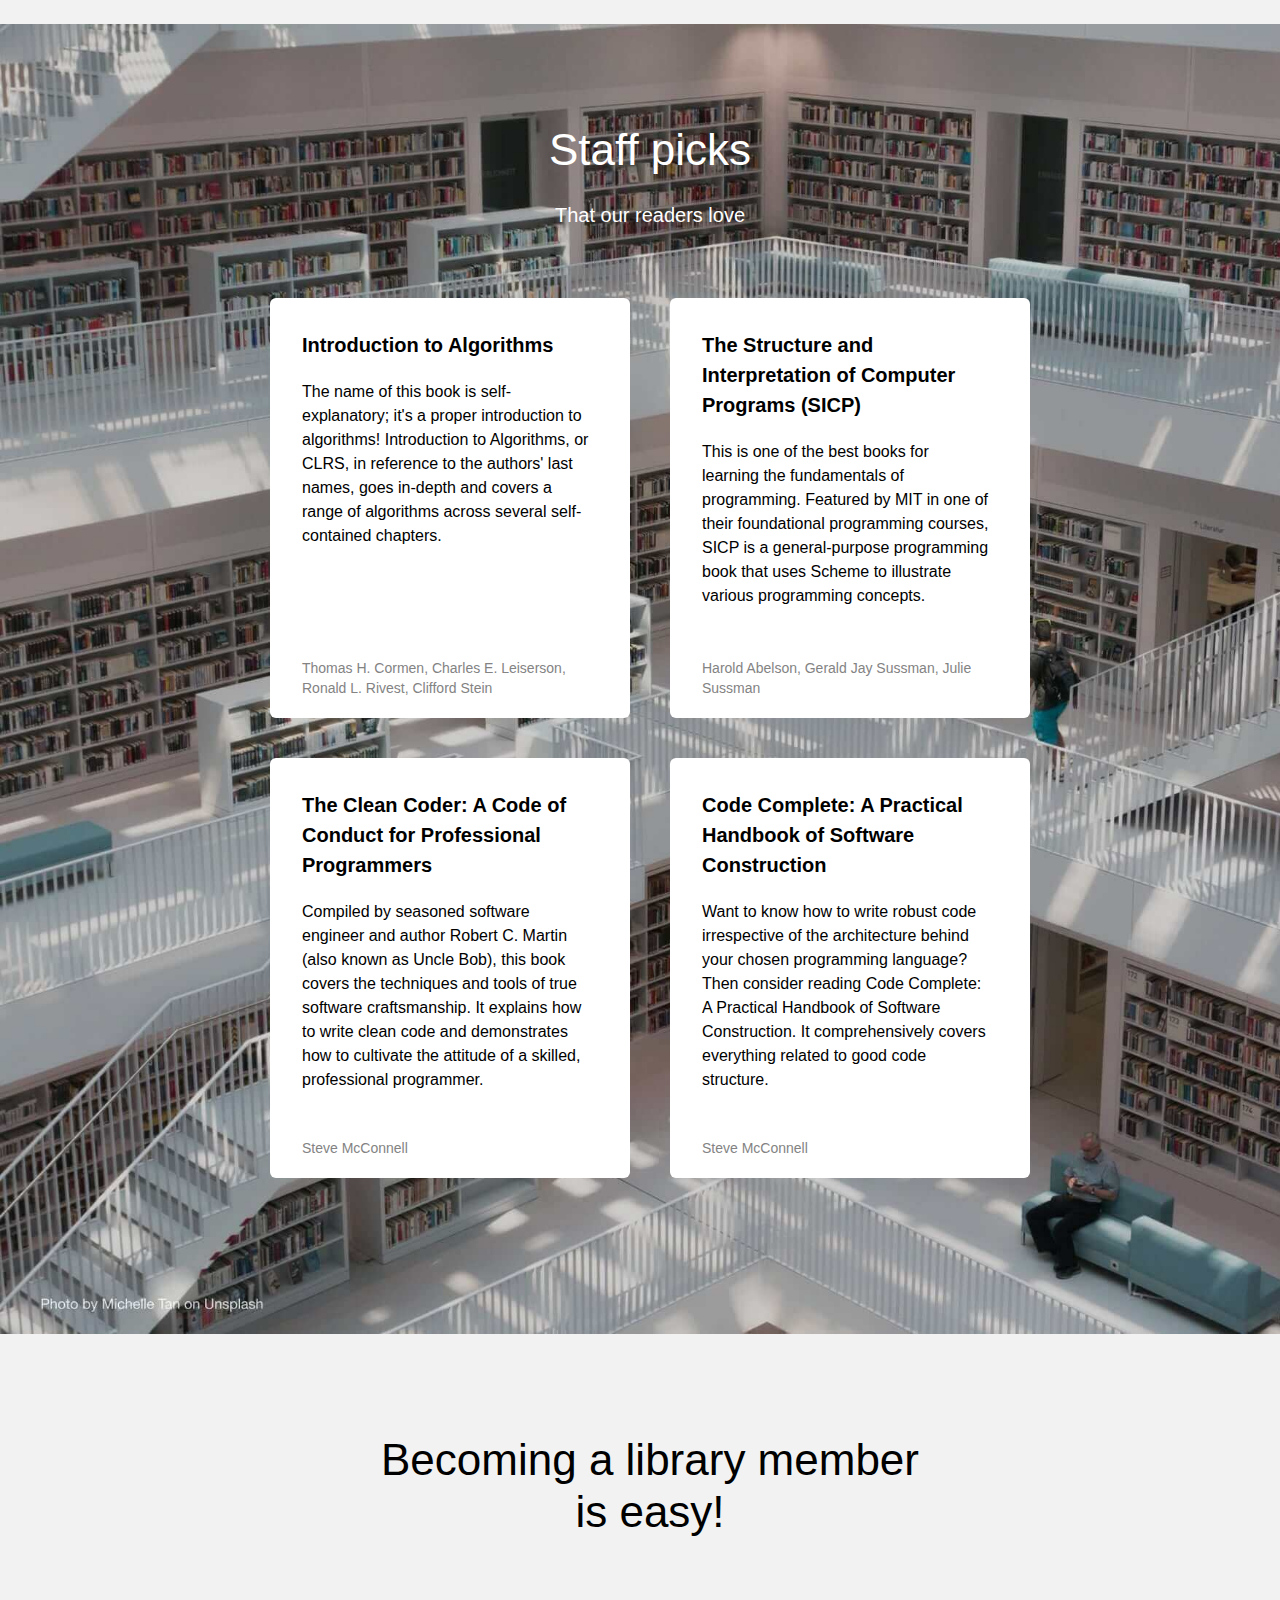
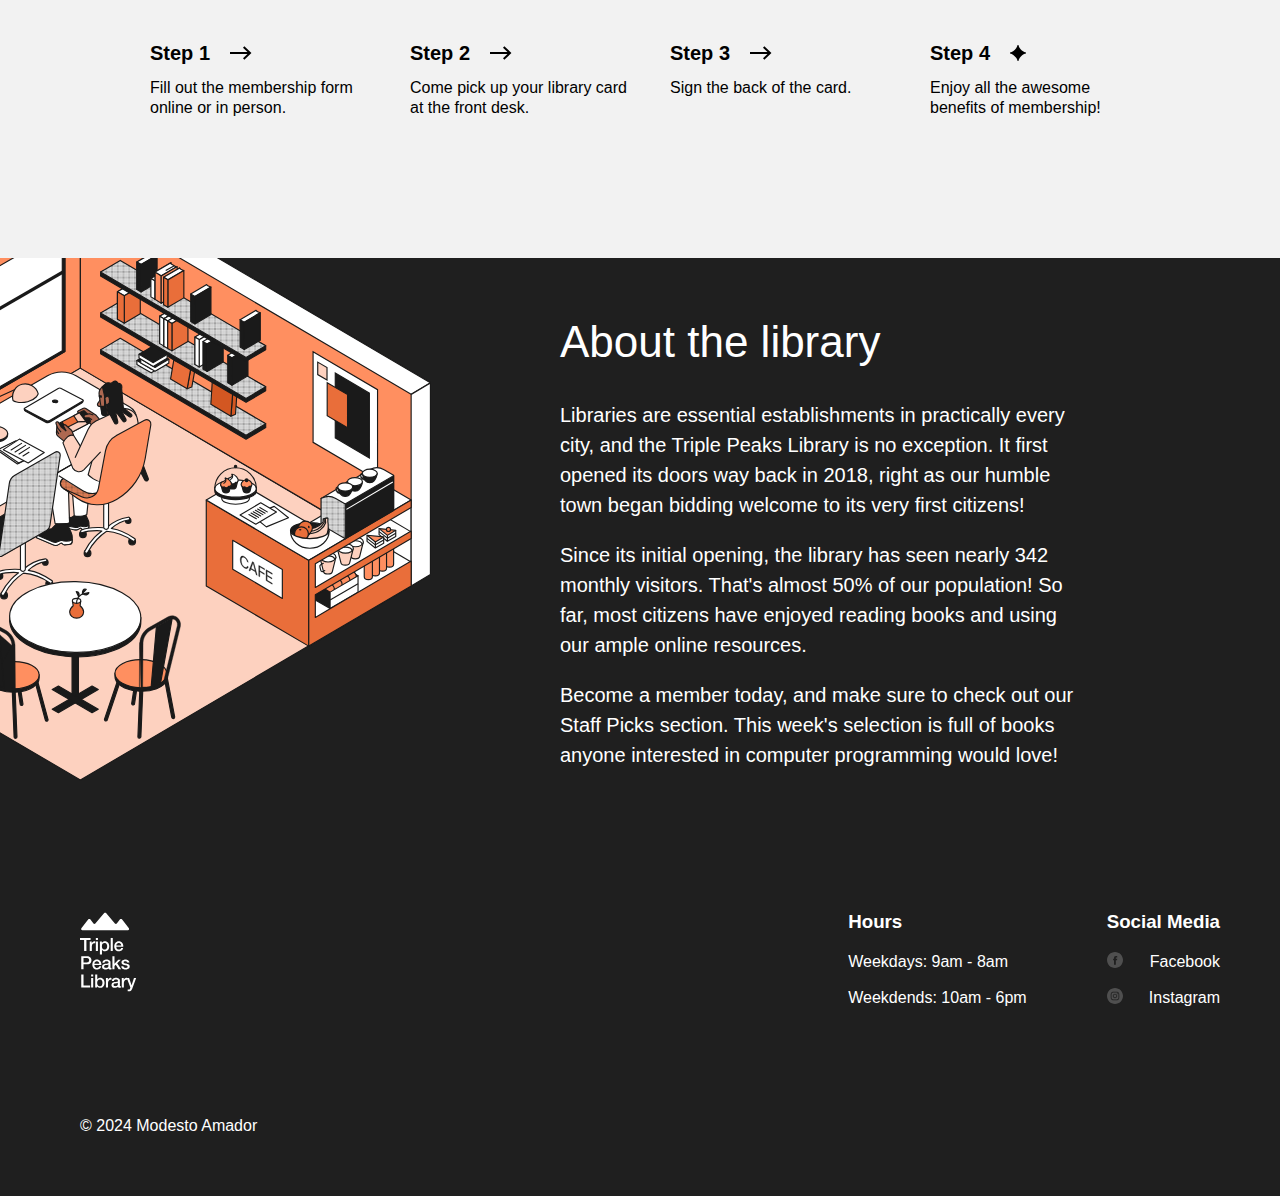
==== commit 9bb5fa85: "fixed errors in html class names" ====
--- a/sprint1/se_project_library/se_project_library/index.html
+++ b/sprint1/se_project_library/se_project_library/index.html
@@ -26,19 +26,19 @@
           <!-- Putting navigation links in a list is supposed to be the best practice of writing the semantic code since it allows screen readers to pause between each link instead of reading all the links as a sentence. -->
           <ul class="nav__links">
             <li>
-              <a class="nav__link">Events</a>
-            </li>
-            <li>
-              <a class="nav__link">Staff picks</a>
-            </li>
-            <li>
-              <a class="nav__link">Become a member</a>
-            </li>
-            <li>
-              <a class="nav__link">About</a>
-            </li>
-            <li>
-              <a class="nav__link">Contacts</a>
+              <a class="nav__link" href="#events">Events</a>
+            </li>
+            <li>
+              <a class="nav__link" href="#staff">Staff picks</a>
+            </li>
+            <li>
+              <a class="nav__link" href="#membership">Become a member</a>
+            </li>
+            <li>
+              <a class="nav__link" href="#about">About</a>
+            </li>
+            <li>
+              <a class="nav__link" href="#footer">Contacts</a>
             </li>
           </ul>
         </nav>
@@ -57,14 +57,14 @@
           class="header__image"
         />
         <div class="header__footer">
-          <a class="header__link">About the library &darr;</a>
+          <a class="header__link" href="#about">About the library &darr;</a>
           <p class="header__address">
             200 Success Avenue, The Town of Triple Peaks
           </p>
         </div>
       </header>
       <main class="content">
-        <section class="events">
+        <section class="events" id="events">
           <!-- --------------------------------------------------------------- -->
           <!--              Don't uncomment until project stage 2              -->
           <!-- --------------------------------------------------------------- -->
@@ -144,7 +144,7 @@
           </div>
         </section>
 
-        <section class="staff">
+        <section class="staff" id="staff">
           <!-- --------------------------------------------------------------- -->
           <!--        Don't uncomment until the final project stage            -->
           <!-- --------------------------------------------------------------- -->
@@ -221,7 +221,7 @@
           </ul>
         </section>
 
-        <section class="membership">
+        <section class="membership" id="membership">
           <!-- --------------------------------------------------------------- -->
           <!--         Don't uncomment until the final project stage           -->
           <!-- --------------------------------------------------------------- -->
@@ -280,45 +280,50 @@
           </ul>
         </section>
 
-        <section class="about">
+        <section class="about" id="about">
           <!-- --------------------------------------------------------------- -->
           <!--          Don't uncomment until the final project stage          -->
           <!-- --------------------------------------------------------------- -->
           <img
-          class="about__image"
-          src="./images/cafe-about.svg"
-          alt="Illustration 'Cafe'"
-        />
-        <div class="about__content">
-          <h2 class="about__title">About the library</h2>
-          <p class="about__paragraph">
-            Libraries are essential establishments in practically every city,
-            and the Triple Peaks Library is no exception. It first opened its
-            doors way back in 2018, right as our humble town began bidding
-            welcome to its very first citizens!
-          </p>
-          <p class="about__paragraph">
-            Since its initial opening, the library has seen nearly 342 monthly
-            visitors. That's almost 50% of our population! So far, most citizens
-            have enjoyed reading books and using our ample online resources.
-          </p>
-          <p class="about__paragraph">
-            Become a member today, and make sure to check out our Staff Picks
-            section. This week's selection is full of books anyone interested in
-            computer programming would love!
-          </p>
-        </div>
+            class="about__image"
+            src="./images/cafe-about.svg"
+            alt="Illustration 'Cafe'"
+          />
+          <div class="about__content">
+            <h2 class="about__title">About the library</h2>
+            <p class="about__paragraph">
+              Libraries are essential establishments in practically every city,
+              and the Triple Peaks Library is no exception. It first opened its
+              doors way back in 2018, right as our humble town began bidding
+              welcome to its very first citizens!
+            </p>
+            <p class="about__paragraph">
+              Since its initial opening, the library has seen nearly 342 monthly
+              visitors. That's almost 50% of our population! So far, most
+              citizens have enjoyed reading books and using our ample online
+              resources.
+            </p>
+            <p class="about__paragraph">
+              Become a member today, and make sure to check out our Staff Picks
+              section. This week's selection is full of books anyone interested
+              in computer programming would love!
+            </p>
+          </div>
         </section>
       </main>
-      <footer class="footer">
+      <footer class="footer" id="footer">
         <!-- ----------------------------------------------------------------- -->
         <!--          Don't uncomment until the final project stage            -->
         <!-- ----------------------------------------------------------------- -->
-         <div class="footer__columns">
+        <div class="footer__columns">
           <div class="footer__column">
-            <img src="./images/logo_white.svg" class="footer_logo">
-          </div>
-          <div class="footer_column footer__column_content_hours">
+            <img
+              src="./images/logo_white.svg"
+              class="footer__logo"
+              alt="Triple Peaks Libra Logo"
+            />
+          </div>
+          <div class="footer__column footer__column_content_hours">
             <h3 class="footer__column-heading">Hours</h3>
             <ul class="footer__list">
               <li class="footer__list-item">Weekdays: 9am - 8am</li>
@@ -327,11 +332,29 @@
           </div>
           <div class="footer_column footer__column_content_socials">
             <h3 class="footer__column-heading">Social Media</h3>
-            <li class="footer__list-item"><a class="footer__column-link" href="#"><img src="./images/facebook_white.svg" class="footer__social-icon">Facebook</a></li>
-            <li class="footer__list-item"><a class="footer__column-link" href="#"><img src="./images/instagram_white.svg" class="footer__social-icon">Instagram</a></li>
-          </div>
-         </div>
-         <p class="footer__copyright">© 2024 Modesto Amador</p>
+            <ul class="footer__list">
+              <li class="footer__list-item">
+                <a class="footer__column-link" href="#"
+                  ><img
+                    src="./images/facebook_white.svg"
+                    class="footer__social-icon"
+                    alt="Facebook Logo"
+                  />Facebook</a
+                >
+              </li>
+              <li class="footer__list-item">
+                <a class="footer__column-link" href="#"
+                  ><img
+                    src="./images/instagram_white.svg"
+                    class="footer__social-icon"
+                    alt="Instagram Logo"
+                  />Instagram</a
+                >
+              </li>
+            </ul>
+          </div>
+        </div>
+        <p class="footer__copyright">© 2024 Modesto Amador</p>
       </footer>
     </div>
   </body>
--- a/sprint1/se_project_library/se_project_library/styles/style.css
+++ b/sprint1/se_project_library/se_project_library/styles/style.css
@@ -59,6 +59,9 @@
   color: #e96e3a;
   text-decoration: none;
 }
+.header__link:hover {
+  color: #d35722;
+}
 
 .header__address {
   margin: 0;
@@ -91,6 +94,9 @@
   color: #000000;
   text-decoration: none;
   font-weight: 500;
+}
+.nav__link:hover {
+  color: #d35722
 }
 
 .events {
@@ -161,6 +167,9 @@
 .events__more {
   color: #e96e3a;
   text-decoration: none;
+}
+.events__more:hover {
+  color: #d35722;
 }
 
 .events__cover {
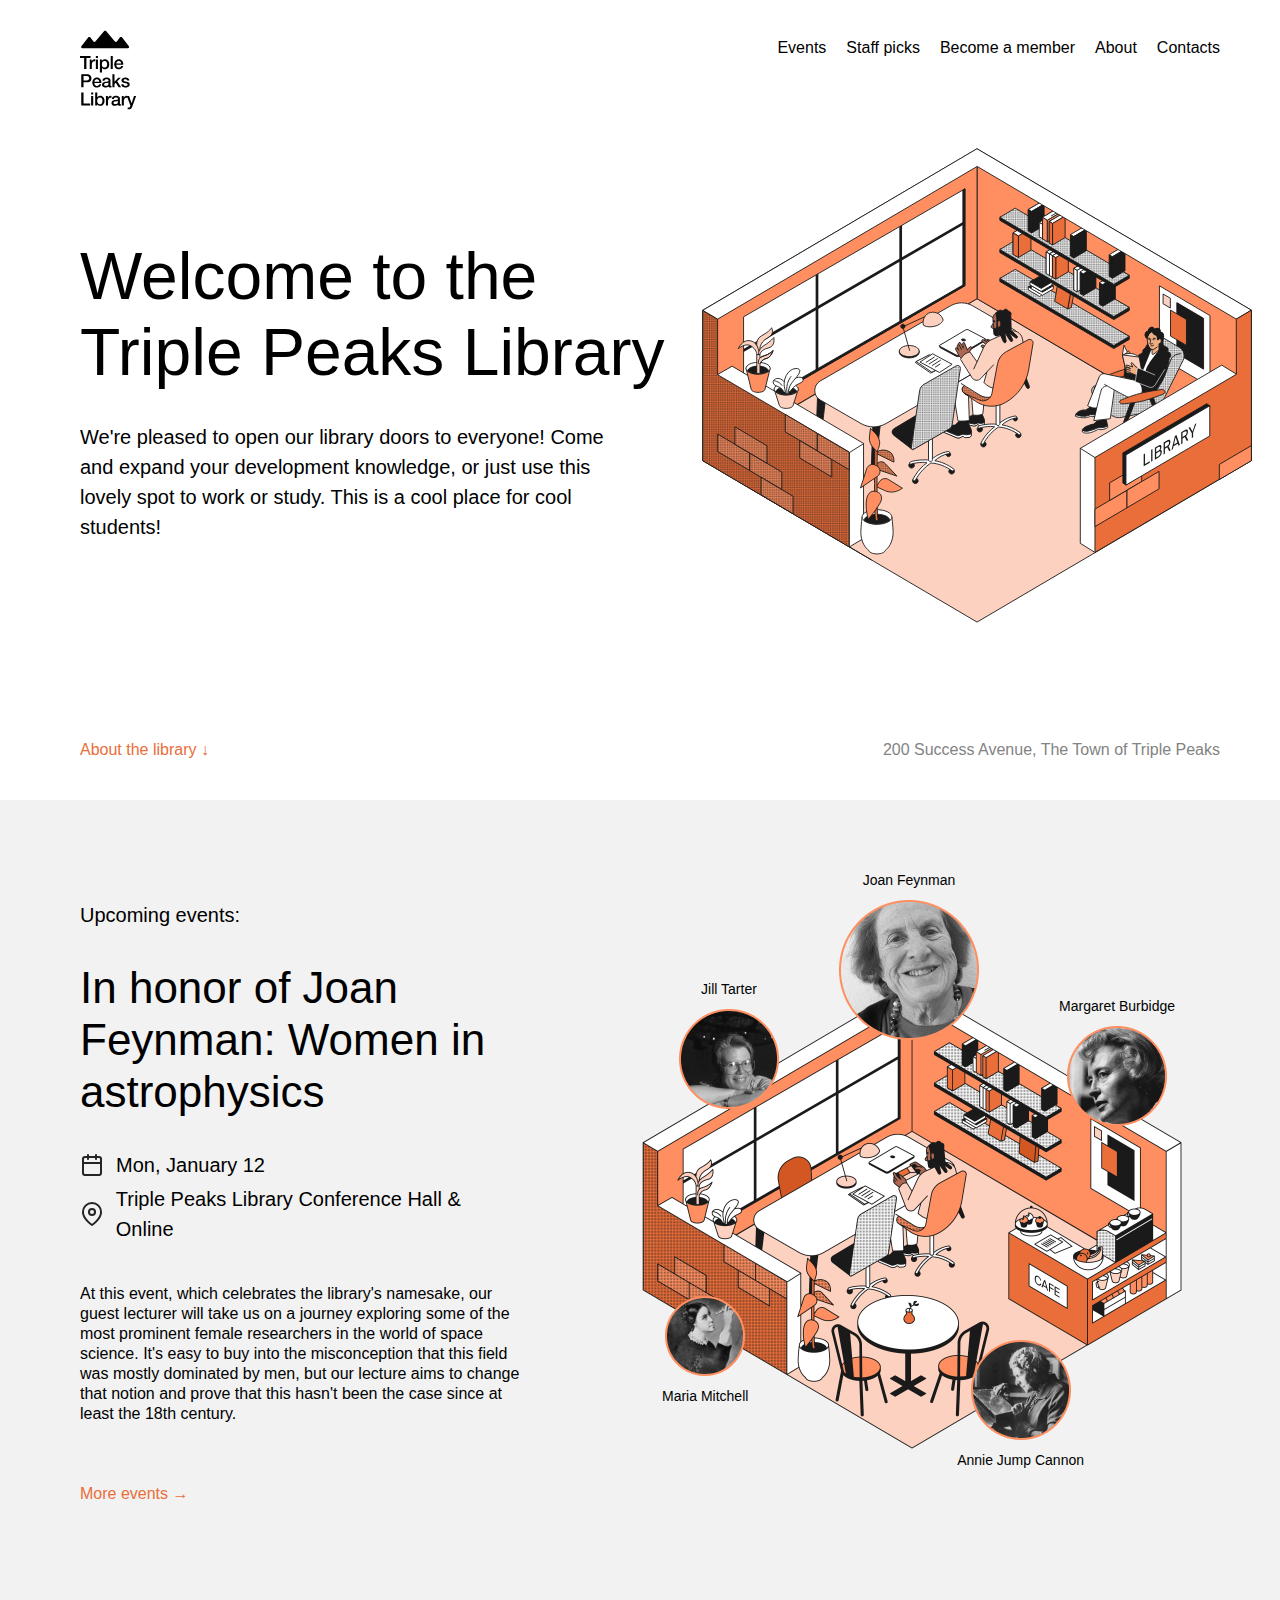
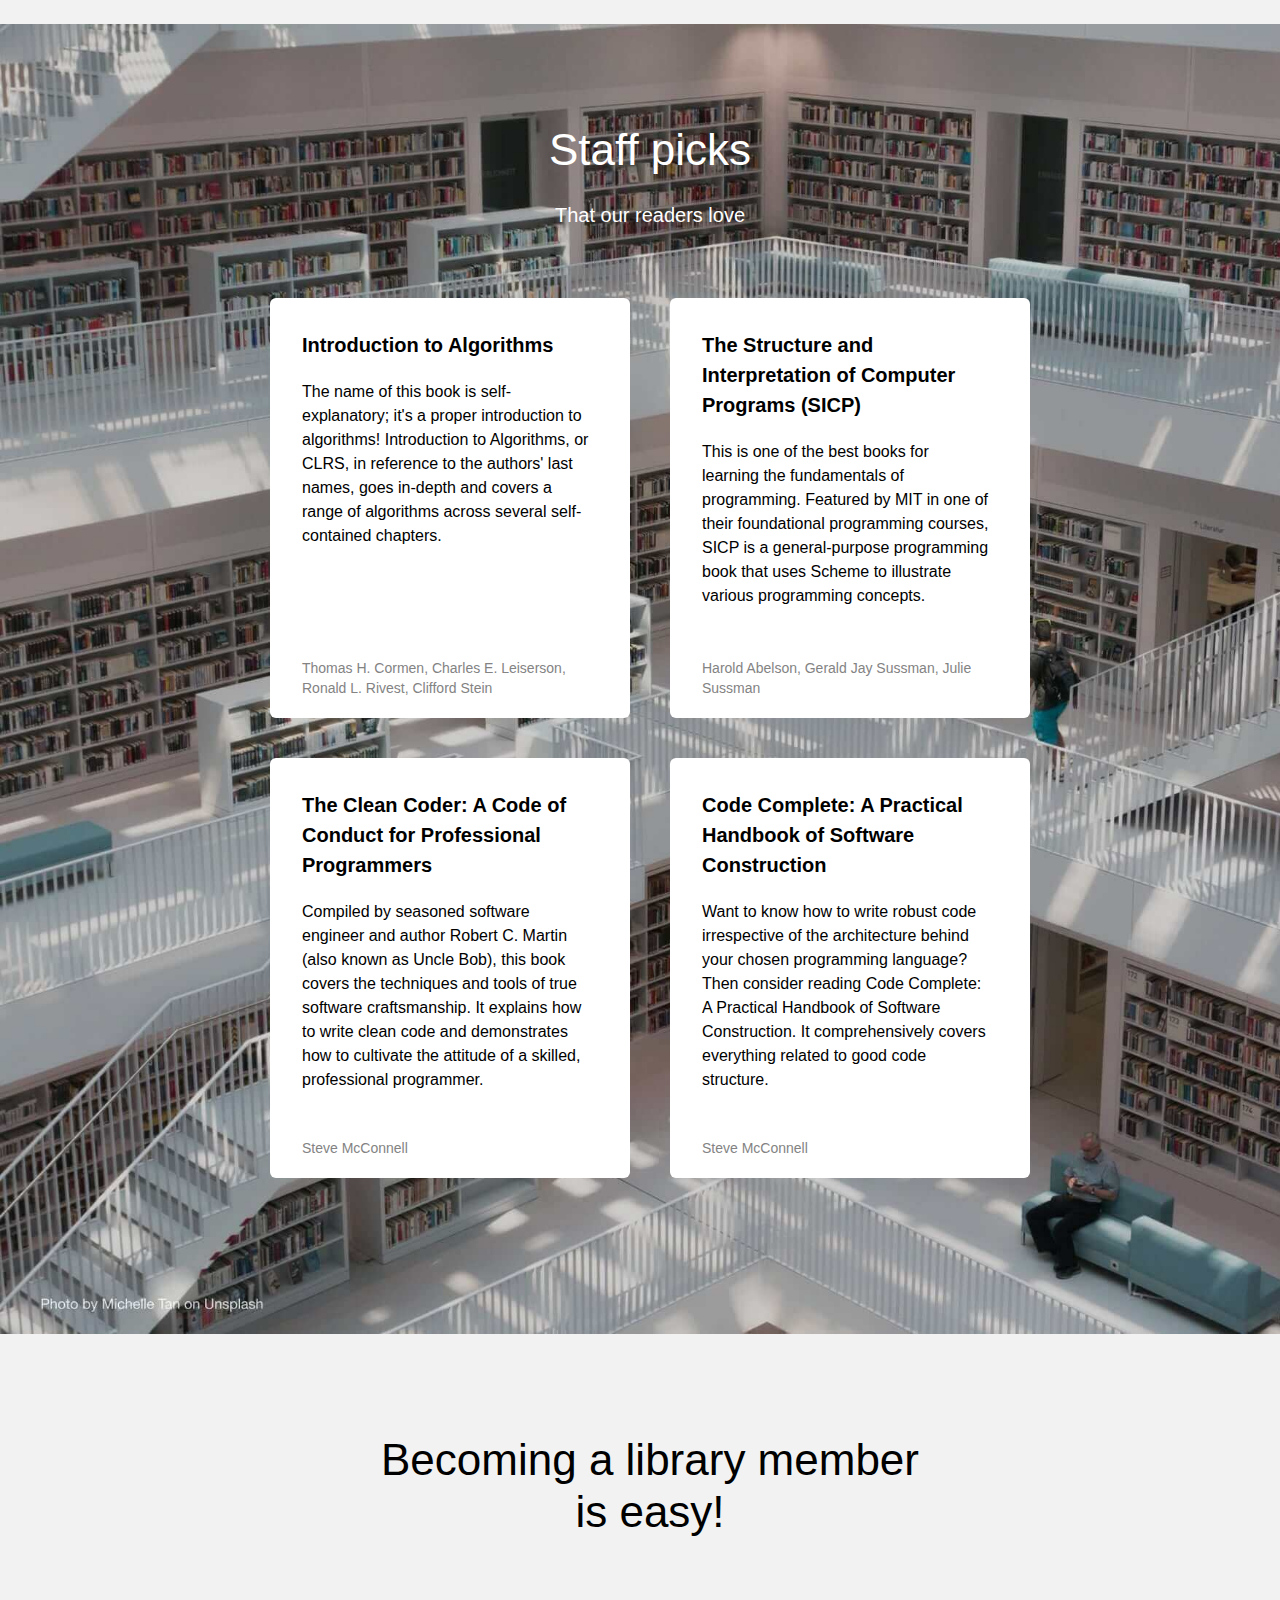
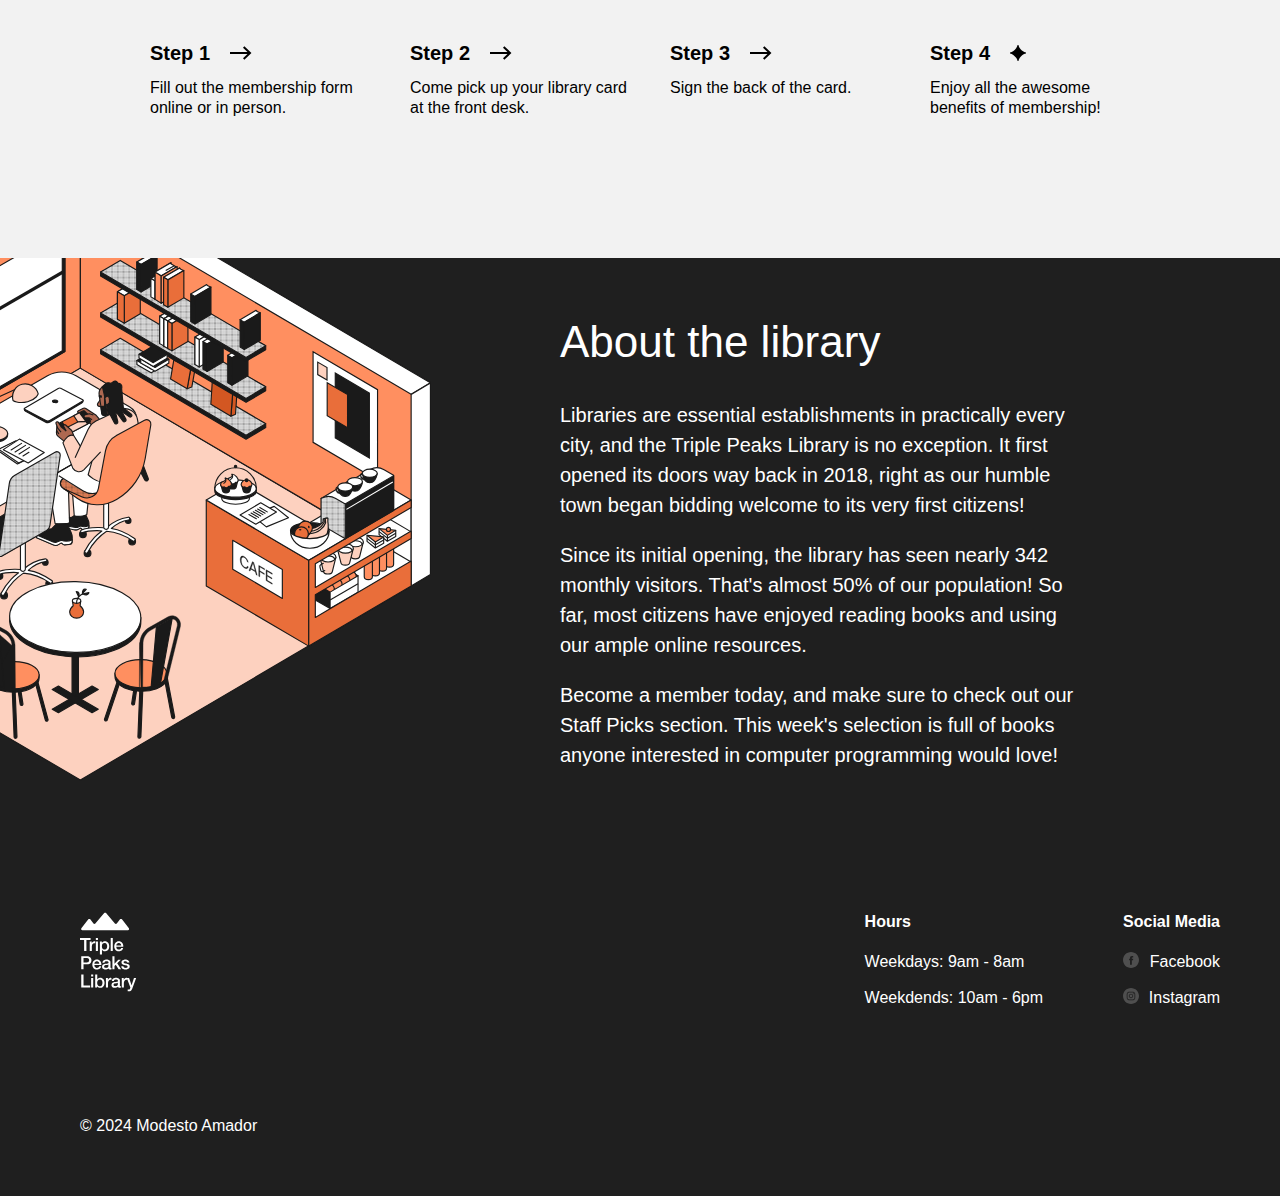
==== commit 0094665a: "fixed all errors that needed correcting" ====
--- a/sprint1/se_project_library/se_project_library/index.html
+++ b/sprint1/se_project_library/se_project_library/index.html
@@ -330,7 +330,7 @@
               <li class="footer__list-item">Weekdends: 10am - 6pm</li>
             </ul>
           </div>
-          <div class="footer_column footer__column_content_socials">
+          <div class="footer__column footer__column_content_socials">
             <h3 class="footer__column-heading">Social Media</h3>
             <ul class="footer__list">
               <li class="footer__list-item">
--- a/sprint1/se_project_library/se_project_library/styles/style.css
+++ b/sprint1/se_project_library/se_project_library/styles/style.css
@@ -25,7 +25,7 @@
   font-size: 66px;
   line-height: 76px;
   font-weight: 500;
-  color: #000000;
+  color: #000;
   margin-top: 128px;
   margin-bottom: 32px;
 }
@@ -34,7 +34,7 @@
   max-width: 532px;
   font-size: 20px;
   line-height: 30px;
-  color: #000000;
+  color: #000;
   margin: 0;
 }
 
@@ -91,7 +91,7 @@
 }
 
 .nav__link {
-  color: #000000;
+  color: #000;
   text-decoration: none;
   font-weight: 500;
 }
@@ -446,6 +446,8 @@
 }
 
 .footer__column-heading {
+  font-size: 16px;
+  line-height: 20px;
   margin-top: 0px;
   margin-bottom: 20px;
 }
@@ -470,9 +472,6 @@
 }
 
 .footer__copyright {
-  position: relative;
-  bottom: 0px;
-  left:0px;
   margin-top: 108px;
   margin-bottom: 0px;
 }